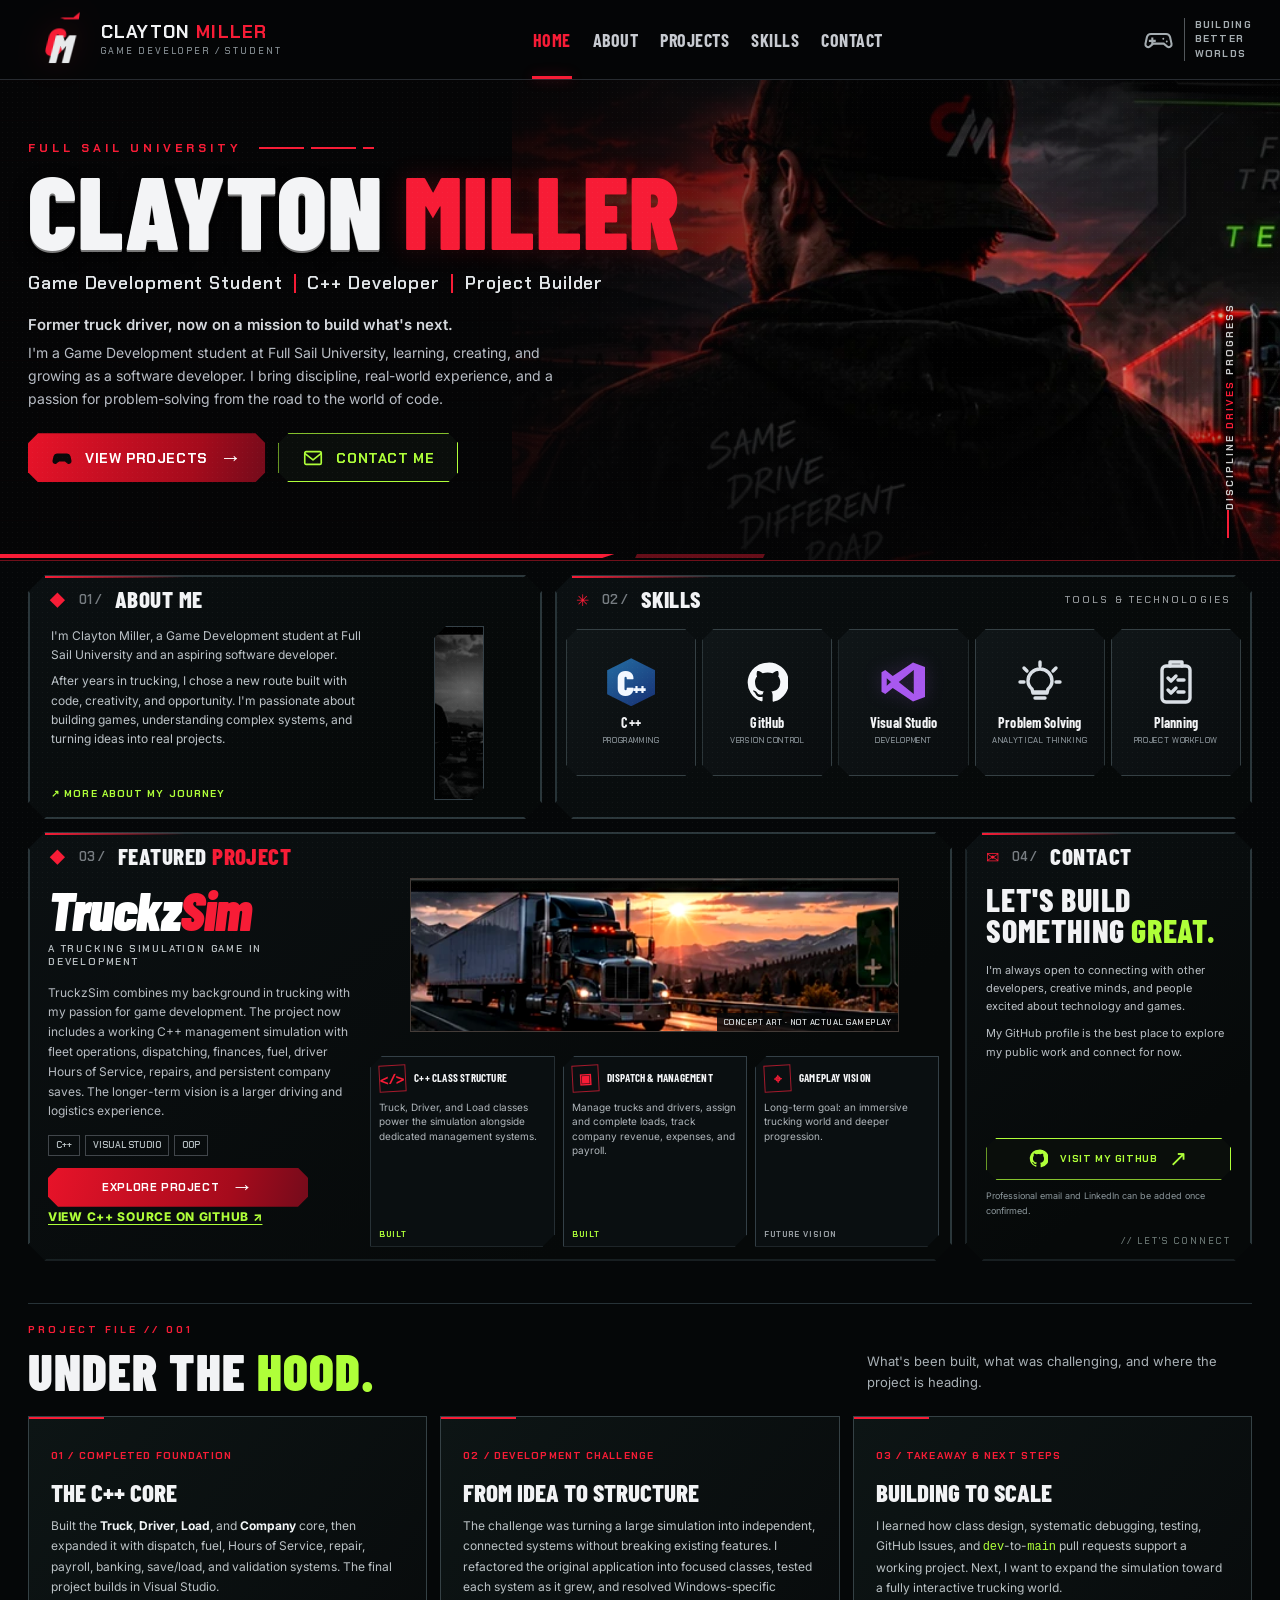
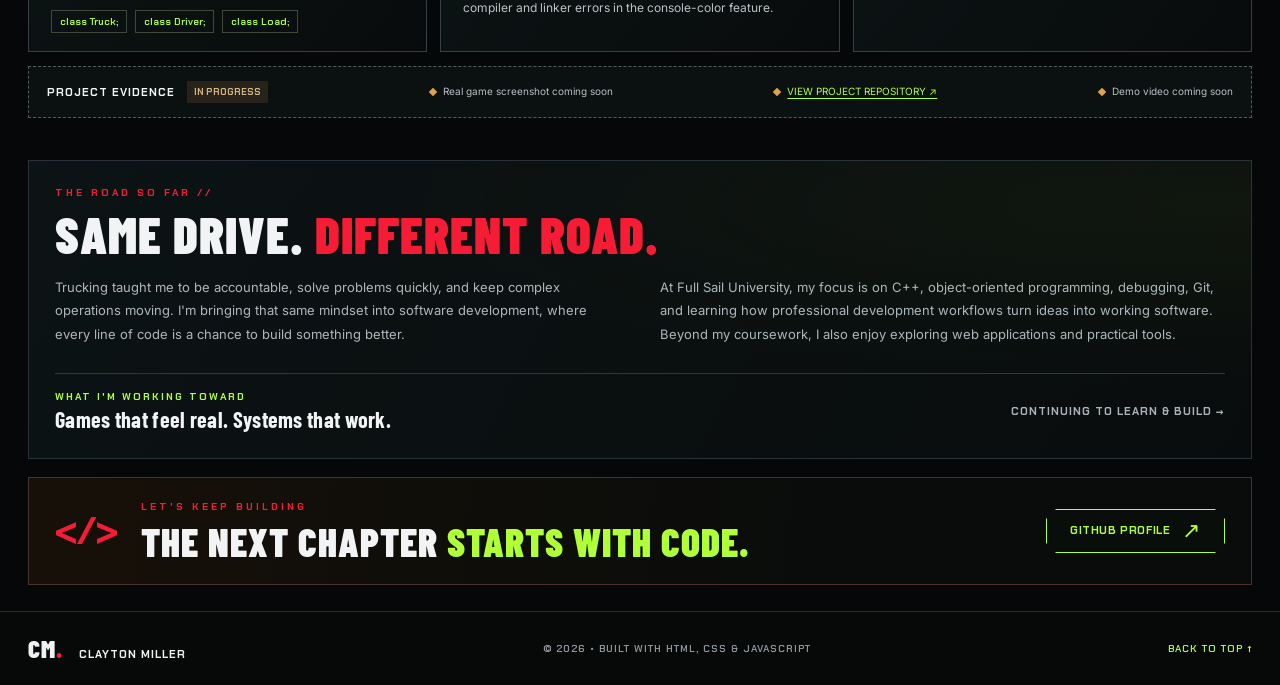
==== index.html @ f1aef1ba "Create Clayton Miller developer portfolio" ====
<!doctype html>
<html lang="en">
<head>
  <meta charset="utf-8">
  <meta name="viewport" content="width=device-width, initial-scale=1">
  <meta name="theme-color" content="#07090a">
  <meta name="description" content="Clayton Miller — Full Sail University Game Development student, C++ developer and creator of TruckzSim. From trucking to tech.">
  <meta property="og:title" content="Clayton Miller | Game Developer Portfolio">
  <meta property="og:description" content="Same drive. Different road. C++ development, TruckzSim, and the journey from trucking to tech.">
  <title>Clayton Miller | Game Development Portfolio</title>
  <link rel="icon" href="images/favicon.svg" type="image/svg+xml">
  <link rel="preconnect" href="https://fonts.googleapis.com">
  <link rel="preconnect" href="https://fonts.gstatic.com" crossorigin>
  <link href="https://fonts.googleapis.com/css2?family=Barlow+Condensed:wght@500;600;700;800;900&family=Chakra+Petch:wght@400;500;600;700&family=Inter:wght@400;500;600;700;800&display=swap" rel="stylesheet">
  <link rel="stylesheet" href="css/style.css">
  <script src="js/main.js" defer></script>
</head>
<body>
  <a class="skip-link" href="#main">Skip to content</a>
  <header class="site-header" id="top">
    <div class="site-shell header-inner">
      <a class="brand" href="#home" aria-label="Clayton Miller portfolio — home">
        <span class="brand-symbol" aria-hidden="true"><span class="brand-c">C</span><span class="brand-m">M</span><span class="brand-spark"></span></span>
        <span class="brand-copy"><span class="brand-name">CLAYTON <em>MILLER</em></span><span class="brand-role">GAME DEVELOPER / STUDENT</span></span>
      </a>
      <button class="menu-toggle" type="button" aria-label="Open navigation" aria-expanded="false" aria-controls="primary-nav"><span></span><span></span><span></span></button>
      <nav id="primary-nav" class="primary-nav" aria-label="Main navigation">
        <a class="nav-link active" href="#home">HOME</a>
        <a class="nav-link" href="#about">ABOUT</a>
        <a class="nav-link" href="#projects">PROJECTS</a>
        <a class="nav-link" href="#skills">SKILLS</a>
        <a class="nav-link" href="#contact">CONTACT</a>
      </nav>
      <div class="header-tag" aria-hidden="true">
        <svg viewBox="0 0 24 24" fill="none" stroke="currentColor" stroke-width="1.5"><path d="M6.5 8h11a3 3 0 0 1 2.9 2.2l1.1 5a2 2 0 0 1-3.1 2L15.8 15H8.2l-2.6 2.2a2 2 0 0 1-3.1-2l1.1-5A3 3 0 0 1 6.5 8Z"/><path d="M7.5 10.5v5m-2.5-2.5h5"/><circle cx="15.5" cy="11.5" r=".7" fill="currentColor" stroke="none"/><circle cx="18" cy="13.4" r=".7" fill="currentColor" stroke="none"/></svg>
        <span>BUILDING<br>BETTER<br>WORLDS</span>
      </div>
    </div>
  </header>
  <main id="main">
    <section class="hero" id="home" aria-labelledby="hero-title">
      <div class="hero-art" aria-hidden="true"><img src="images/hero-cinematic.webp" alt=""></div>
      <div class="hero-screen" aria-hidden="true"></div>
      <div class="hero-grid" aria-hidden="true"></div>
      <div class="site-shell hero-inner">
        <div class="hero-copy">
          <div class="eyebrow"><span>FULL SAIL UNIVERSITY</span><i></i></div>
          <h1 id="hero-title"><span>CLAYTON</span> <strong>MILLER</strong></h1>
          <p class="hero-subtitle">Game Development Student <span>|</span> C++ Developer <span>|</span> Project Builder</p>
          <p class="hero-intro">Former truck driver, now on a mission to build what's next.</p>
          <p class="hero-description">I'm a Game Development student at Full Sail University, learning, creating, and growing as a software developer. I bring discipline, real-world experience, and a passion for problem-solving from the road to the world of code.</p>
          <div class="action-row">
            <a class="cyber-button red" href="#projects"><svg aria-hidden="true" viewBox="0 0 24 24"><path d="M6.5 8h11a3 3 0 0 1 2.9 2.2l1.1 5a2 2 0 0 1-3.1 2L15.8 15H8.2l-2.6 2.2a2 2 0 0 1-3.1-2l1.1-5A3 3 0 0 1 6.5 8Z"/><path d="M7.5 10.5v5m-2.5-2.5h5"/></svg><span>VIEW PROJECTS</span><span aria-hidden="true" class="button-arrow">→</span></a>
            <a class="cyber-button green" href="#contact"><svg aria-hidden="true" viewBox="0 0 24 24"><rect x="3" y="5" width="18" height="14" rx="1.5"/><path d="m3 7 9 7 9-7"/></svg><span>CONTACT ME</span></a>
          </div>
        </div>
        <div class="hero-motto"><span></span>DISCIPLINE <b>DRIVES</b> PROGRESS</div>
      </div>
      <div class="hero-lower-line" aria-hidden="true"><span></span><span></span></div>
    </section>

    <div class="site-shell main-panels">
      <div class="top-panels">
        <section id="about" class="tech-panel about-panel" aria-labelledby="about-title">
          <div class="panel-heading"><div><span class="panel-icon red-icon" aria-hidden="true">◆</span><span class="panel-index">01 /</span><h2 id="about-title">ABOUT ME</h2></div></div>
          <div class="about-panel-body">
            <div class="about-copy">
              <p>I'm Clayton Miller, a Game Development student at Full Sail University and an aspiring software developer.</p>
              <p>After years in trucking, I chose a new route built with code, creativity, and opportunity. I'm passionate about building games, understanding complex systems, and turning ideas into real projects.</p>
              <a href="#journey" class="inline-link lime-link">↗ <span>MORE ABOUT MY JOURNEY</span></a>
            </div>
            <figure class="about-photo"><img src="images/journey.webp" alt="Illustrative image of a driver beside a truck, symbolizing a transition into technology"></figure>
          </div>
        </section>
        <section id="skills" class="tech-panel skills-panel" aria-labelledby="skills-title">
          <div class="panel-heading"><div><span class="panel-icon red-icon" aria-hidden="true">✳</span><span class="panel-index">02 /</span><h2 id="skills-title">SKILLS</h2></div><span class="panel-micro">TOOLS &amp; TECHNOLOGIES</span></div>
          <div class="skills-tiles">
            <div class="skill-tile"><span class="skill-icon cpp" aria-hidden="true">C<span>++</span></span><h3>C++</h3><p>PROGRAMMING</p></div>
            <div class="skill-tile"><svg class="skill-icon git" viewBox="0 0 24 24" aria-hidden="true"><path fill="currentColor" d="M12 .4A11.6 11.6 0 0 0 8.33 23c.58.11.79-.25.79-.55v-2.04c-3.21.7-3.89-1.36-3.89-1.36-.52-1.32-1.28-1.68-1.28-1.68-1.05-.72.08-.7.08-.7 1.16.08 1.77 1.2 1.77 1.2 1.04 1.77 2.74 1.26 3.4.96.1-.75.4-1.26.74-1.55-2.56-.3-5.25-1.28-5.25-5.73 0-1.27.46-2.31 1.2-3.13-.12-.3-.52-1.48.11-3.08 0 0 .99-.32 3.19 1.2a11.1 11.1 0 0 1 5.8 0c2.2-1.52 3.18-1.2 3.18-1.2.64 1.6.24 2.78.12 3.08.75.82 1.19 1.86 1.19 3.13 0 4.46-2.69 5.43-5.26 5.72.42.37.79 1.07.79 2.16v3.21c0 .31.21.67.8.55A11.6 11.6 0 0 0 12 .4Z"/></svg><h3>GitHub</h3><p>VERSION CONTROL</p></div>
            <div class="skill-tile"><svg class="skill-icon vs" viewBox="0 0 64 64" aria-hidden="true"><path fill="currentColor" d="M44 6 17 24 7 16 2 19v26l5 3 10-8 27 18 16-6V12L44 6Zm-27 24-8 7V27l8 7Zm8 2L45 16v32L25 32Z"/></svg><h3>Visual Studio</h3><p>DEVELOPMENT</p></div>
            <div class="skill-tile"><svg class="skill-icon line-icon" viewBox="0 0 24 24" aria-hidden="true"><path d="M8.5 17h7m-6 3h5m-2.5-18v2m-8 1 1.5 1.5M2 12h2m16-7-1.5 1.5M22 12h-2M8 15.5c-1.2-1-2-2.4-2-4a6 6 0 0 1 12 0c0 1.6-.8 3-2 4l-.5 2h-7l-.5-2Z"/></svg><h3>Problem Solving</h3><p>ANALYTICAL THINKING</p></div>
            <div class="skill-tile"><svg class="skill-icon line-icon" viewBox="0 0 24 24" aria-hidden="true"><rect x="5" y="4" width="14" height="18" rx="2"/><path d="M9 4V2h6v2M8 10l1.5 1.5L12 9m1 2h3m-8 5 1.5 1.5L12 15m1 2h3"/></svg><h3>Planning</h3><p>PROJECT WORKFLOW</p></div>
          </div>
        </section>
      </div>

      <div class="showcase-row">
        <section id="projects" class="tech-panel featured-panel" aria-labelledby="project-title">
          <div class="panel-heading"><div><span class="panel-icon red-icon" aria-hidden="true">◆</span><span class="panel-index">03 /</span><h2>FEATURED <em>PROJECT</em></h2></div></div>
          <div class="featured-grid">
            <div class="featured-intro">
              <p class="project-wordmark" id="project-title">Truckz<span>Sim</span></p>
              <p class="project-kicker">A TRUCKING SIMULATION GAME IN DEVELOPMENT</p>
              <p>TruckzSim combines my background in trucking with my passion for game development. The project now includes a working C++ management simulation with fleet operations, dispatching, finances, fuel, driver Hours of Service, repairs, and persistent company saves. The longer-term vision is a larger driving and logistics experience.</p>
              <div class="micro-tags"><span>C++</span><span>VISUAL STUDIO</span><span>OOP</span></div>
              <a class="cyber-button red project-button" href="#project-details"><span>EXPLORE PROJECT</span><span aria-hidden="true" class="button-arrow">→</span></a><p class="project-source-link"><a href="https://github.com/casperlancaster/COS1-Clayton-Miller" target="_blank" rel="noopener noreferrer">VIEW C++ SOURCE ON GITHUB ↗</a></p>
            </div>
            <div class="featured-visual">
              <figure class="featured-image"><img src="images/truckzsim-concept.webp" alt="Illustrative TruckzSim concept artwork featuring a semi-truck driving along a mountain highway"><figcaption>CONCEPT ART · NOT ACTUAL GAMEPLAY</figcaption></figure>
              <div class="feature-tiles">
                <article class="feature-tile"><div class="feature-head"><span class="feature-glyph" aria-hidden="true">&lt;/&gt;</span><h3>C++ CLASS STRUCTURE</h3></div><p>Truck, Driver, and Load classes power the simulation alongside dedicated management systems.</p><span class="feature-status built">BUILT</span></article>
                <article class="feature-tile"><div class="feature-head"><span class="feature-glyph" aria-hidden="true">▣</span><h3>DISPATCH &amp; MANAGEMENT</h3></div><p>Manage trucks and drivers, assign and complete loads, track company revenue, expenses, and payroll.</p><span class="feature-status built">BUILT</span></article>
                <article class="feature-tile"><div class="feature-head"><span class="feature-glyph" aria-hidden="true">⌖</span><h3>GAMEPLAY VISION</h3></div><p>Long-term goal: an immersive trucking world and deeper progression.</p><span class="feature-status planned">FUTURE VISION</span></article>
              </div>
            </div>
          </div>
        </section>
        <section id="contact" class="tech-panel contact-panel" aria-labelledby="contact-title">
          <div class="panel-heading"><div><span class="panel-icon red-icon" aria-hidden="true">✉</span><span class="panel-index">04 /</span><h2>CONTACT</h2></div></div>
          <div class="contact-content"><h2 id="contact-title">LET'S BUILD<br>SOMETHING <span>GREAT.</span></h2><p>I'm always open to connecting with other developers, creative minds, and people excited about technology and games.</p><p>My GitHub profile is the best place to explore my public work and connect for now.</p>
            <a href="https://github.com/casperlancaster" class="cyber-button green contact-button" target="_blank" rel="noopener noreferrer"><svg aria-hidden="true" viewBox="0 0 24 24"><path d="M12 .9a11.1 11.1 0 0 0-3.5 21.6c.55.1.75-.24.75-.53v-1.95c-3.08.67-3.72-1.3-3.72-1.3-.5-1.27-1.23-1.6-1.23-1.6-1-.7.08-.69.08-.69 1.12.08 1.7 1.15 1.7 1.15 1 1.7 2.62 1.21 3.26.93.1-.72.39-1.2.71-1.48-2.46-.28-5.04-1.23-5.04-5.5 0-1.21.44-2.21 1.15-3-.11-.29-.5-1.42.11-2.95 0 0 .95-.3 3.06 1.15a10.7 10.7 0 0 1 5.56 0C16.8 5.7 17.75 6 17.75 6c.61 1.53.22 2.66.11 2.95.72.79 1.14 1.79 1.14 3 0 4.28-2.58 5.21-5.05 5.5.4.35.76 1.02.76 2.07v3.08c0 .29.2.64.76.53A11.1 11.1 0 0 0 12 .9Z"/></svg><span>VISIT MY GITHUB</span><span aria-hidden="true" class="button-arrow">↗</span></a>
            <p class="contact-note">Professional email and LinkedIn can be added once confirmed.</p>
          </div>
          <div class="contact-decor" aria-hidden="true">// LET'S CONNECT</div>
        </section>
      </div>

      <section class="details-section" id="project-details" aria-labelledby="details-title">
        <div class="details-heading"><div><p class="eyebrow-small">PROJECT FILE // 001</p><h2 id="details-title">UNDER THE <span>HOOD.</span></h2></div><p>What's been built, what was challenging, and where the project is heading.</p></div>
        <div class="details-grid">
          <article class="detail-panel"><span class="detail-num">01 / COMPLETED FOUNDATION</span><h3>THE C++ CORE</h3><p>Built the <strong>Truck</strong>, <strong>Driver</strong>, <strong>Load</strong>, and <strong>Company</strong> core, then expanded it with dispatch, fuel, Hours of Service, repair, payroll, banking, save/load, and validation systems. The final project builds in Visual Studio.</p><div class="small-code" aria-hidden="true"><span>class Truck;</span><span>class Driver;</span><span>class Load;</span></div></article>
          <article class="detail-panel"><span class="detail-num">02 / DEVELOPMENT CHALLENGE</span><h3>FROM IDEA TO STRUCTURE</h3><p>The challenge was turning a large simulation into independent, connected systems without breaking existing features. I refactored the original application into focused classes, tested each system as it grew, and resolved Windows-specific compiler and linker errors in the console-color feature.</p></article>
          <article class="detail-panel"><span class="detail-num">03 / TAKEAWAY &amp; NEXT STEPS</span><h3>BUILDING TO SCALE</h3><p>I learned how class design, systematic debugging, testing, GitHub Issues, and <code>dev</code>-to-<code>main</code> pull requests support a working project. Next, I want to expand the simulation toward a fully interactive trucking world.</p></article>
        </div>
        <div class="evidence-strip" aria-label="Project source and remaining submission evidence"><div class="evidence-title"><span>PROJECT EVIDENCE</span><strong>IN PROGRESS</strong></div><div class="evidence-item"><span class="evidence-dot"></span>Real game screenshot coming soon</div><div class="evidence-item"><span class="evidence-dot"></span><a href="https://github.com/casperlancaster/COS1-Clayton-Miller" target="_blank" rel="noopener noreferrer">VIEW PROJECT REPOSITORY ↗</a></div><div class="evidence-item"><span class="evidence-dot"></span>Demo video coming soon</div></div>
      </section>

      <section class="journey-section" id="journey" aria-labelledby="journey-title"><div class="journey-heading"><p class="eyebrow-small">THE ROAD SO FAR //</p><h2 id="journey-title">SAME DRIVE. <span>DIFFERENT ROAD.</span></h2></div><div class="journey-grid"><p>Trucking taught me to be accountable, solve problems quickly, and keep complex operations moving. I'm bringing that same mindset into software development, where every line of code is a chance to build something better.</p><p>At Full Sail University, my focus is on C++, object-oriented programming, debugging, Git, and learning how professional development workflows turn ideas into working software. Beyond my coursework, I also enjoy exploring web applications and practical tools.</p></div><div class="journey-cta"><div><span>WHAT I'M WORKING TOWARD</span><strong>Games that feel real. Systems that work.</strong></div><span class="goal-note">CONTINUING TO LEARN &amp; BUILD →</span></div></section>

      <section class="closing-band" aria-labelledby="closing-title"><span class="closing-glyph" aria-hidden="true">&lt;/&gt;</span><div><p class="eyebrow-small">LET'S KEEP BUILDING</p><h2 id="closing-title">THE NEXT CHAPTER <span>STARTS WITH CODE.</span></h2></div><a class="cyber-button green" href="https://github.com/casperlancaster" target="_blank" rel="noopener noreferrer"><span>GITHUB PROFILE</span><span class="button-arrow" aria-hidden="true">↗</span></a></section>
    </div>
  </main>
  <footer class="site-footer"><div class="site-shell footer-inner"><span class="footer-brand">CM<span>.</span> <small>CLAYTON MILLER</small></span><span>© <span id="year">2026</span> • BUILT WITH HTML, CSS &amp; JAVASCRIPT</span><a href="#top">BACK TO TOP ↑</a></div></footer>
</body>
</html>
---- css/style.css ----
:root{
  color-scheme:dark;
  --bg:#050708;--black:#080a0b;--panel:#090e10;--panel-alt:#0d1315;--line:#283135;
  --red:#f71c36;--red-deep:#8e0616;--lime:#afff39;--lime-dim:#82c627;
  --white:#f2f3f5;--soft:#c5c8cf;--muted:#989fa8;--weak:#6d777d;
  --heading:'Barlow Condensed','Arial Narrow',Impact,sans-serif;
  --tech:'Chakra Petch',Consolas,monospace;
  --body:Inter,Arial,Helvetica,sans-serif;
}
*{box-sizing:border-box}
html{scroll-behavior:smooth;scroll-padding-top:105px}
body{margin:0;background:var(--bg);color:var(--white);font-family:var(--body);line-height:1.55;overflow-x:hidden}
body::before{content:"";pointer-events:none;position:fixed;inset:0;z-index:9;opacity:.04;background-image:radial-gradient(#fff 0.5px,transparent 0.5px);background-size:5px 5px}
::selection{background:var(--red);color:#fff}
a{color:inherit}button{font:inherit}img,svg{display:block;max-width:100%}
h1,h2,h3,p,figure{margin-top:0}
.site-shell{width:min(1600px,calc(100% - 56px));margin-inline:auto}
.skip-link{position:fixed;left:15px;top:-100px;z-index:50;background:var(--lime);color:#080808;padding:9px 16px;font-weight:700}.skip-link:focus{top:15px}
:focus-visible{outline:2px solid var(--lime);outline-offset:5px}
/* ---- HEADER ---- */
.site-header{background:#050607ee;border-bottom:1px solid #272b30;position:sticky;top:0;z-index:30;backdrop-filter:blur(15px)}
.header-inner{height:79px;display:flex;align-items:stretch;gap:32px}
.brand{display:flex;align-items:center;gap:16px;min-width:340px;text-decoration:none}
.brand-symbol{width:57px;height:55px;position:relative;display:flex;align-items:center;justify-content:center;font:italic 900 40px/.8 var(--heading);letter-spacing:-.24em;transform:skewX(-8deg);filter:drop-shadow(0 0 15px #f7192422)}
.brand-c{color:var(--red)}.brand-m{color:#e7e9eb;transform:translate(-3px,7px)}.brand-spark{position:absolute;right:9px;top:0;height:8px;width:19px;background:var(--red);clip-path:polygon(0 70%,70% 70%,100% 0,100% 90%,25% 90%)}
.brand-copy{display:flex;flex-direction:column;gap:1px;line-height:1.1}
.brand-name{font:700 18px/1.2 var(--tech);letter-spacing:1.15px;white-space:nowrap}.brand-name em{color:var(--red);font-style:normal}
.brand-role{font:500 9px/1.4 var(--tech);letter-spacing:2px;color:#8d969b;white-space:nowrap}
.primary-nav{display:flex;align-items:stretch;justify-content:center;flex:1;gap:9px}
.nav-link{display:flex;align-items:center;position:relative;text-decoration:none;padding:0 13px;font:700 18px/1 var(--heading);letter-spacing:.5px;color:#c7cad0;transition:color .18s ease}
.nav-link:hover,.nav-link.active{color:var(--red)}
.nav-link.active::after{content:"";position:absolute;height:3px;background:var(--red);bottom:0;left:10px;right:10px;box-shadow:0 0 13px #fc1a3855}
.header-tag{display:flex;align-items:center;justify-content:flex-end;gap:21px;min-width:190px;color:#a5adb1}
.header-tag svg{width:33px;height:33px}.header-tag span{border-left:1px solid #52575b;padding-left:20px;font:700 10px/1.45 var(--tech);letter-spacing:2.1px}
.menu-toggle{display:none}
/* ---- HERO ---- */
.hero{min-height:480px;position:relative;isolation:isolate;overflow:hidden;background:#030506;border-bottom:1px solid #70101a}
.hero-art{position:absolute;z-index:-3;inset:0 0 0 40%;overflow:hidden}
.hero-art img{width:100%;height:100%;object-fit:cover;object-position:47% 43%;filter:brightness(.88) saturate(1.17)}
.hero-screen{position:absolute;z-index:-2;inset:0;pointer-events:none;background:linear-gradient(90deg,#050506 3%,#050506 26%,rgba(5,5,6,.98) 34%,rgba(5,5,6,.85) 46%,rgba(5,5,6,.20) 67%,rgba(5,5,6,.08) 100%),linear-gradient(0deg,#050506bd,transparent 34%,transparent 78%,#05050688)}
.hero-grid{position:absolute;z-index:-1;inset:0;background:repeating-linear-gradient(0deg,transparent 0,transparent 39px,#ff172f06 40px),repeating-linear-gradient(90deg,transparent 0,transparent 39px,#ff172f05 40px);mask-image:linear-gradient(90deg,black,transparent 65%)}
.hero-inner{position:relative;min-height:480px;display:flex;align-items:center}
.hero-copy{padding:40px 0 56px;max-width:825px;position:relative;z-index:2}
.eyebrow{display:flex;gap:17px;align-items:center;margin-bottom:11px;font:700 12px/1 var(--tech);letter-spacing:4px;color:var(--red)}
.eyebrow i{height:2px;width:115px;background:repeating-linear-gradient(90deg,var(--red) 0 45px,transparent 45px 52px)}
.hero h1{font:900 clamp(70px,7.8vw,125px)/.87 var(--heading);letter-spacing:1px;white-space:nowrap;margin:0 0 17px;text-shadow:0 3px 25px #000}
.hero h1 span{color:#f3f4f6;text-shadow:0 2px #777,0 6px 17px #000}
.hero h1 strong{font-weight:900;color:var(--red);text-shadow:0 0 26px #ee182333}
.hero-subtitle{font:600 clamp(13px,1.4vw,19px)/1.4 var(--tech);letter-spacing:.9px;margin-bottom:17px;color:#e1e5e8}
.hero-subtitle span{color:var(--red);padding-inline:4px}
.hero-intro{color:#d5d8dd;font-weight:600;margin-bottom:5px;font-size:15px}
.hero-description{max-width:545px;color:#b8bdc5;font-size:14px;line-height:1.65;margin-bottom:23px}
.action-row{display:flex;gap:13px;flex-wrap:wrap;align-items:center}
.cyber-button{display:inline-flex;align-items:center;justify-content:center;gap:12px;min-height:49px;padding:10px 23px;clip-path:polygon(10px 0,calc(100% - 10px) 0,100% 10px,100% calc(100% - 10px),calc(100% - 10px) 100%,10px 100%,0 calc(100% - 10px),0 10px);text-decoration:none;white-space:nowrap;font:700 14px/1 var(--tech);letter-spacing:.6px;position:relative;transition:background .16s ease,filter .16s ease,transform .16s ease}
.cyber-button:hover{filter:brightness(1.16);transform:translateY(-2px)}
.cyber-button svg{width:22px;height:22px;fill:none;stroke:currentColor;stroke-width:1.8;stroke-linecap:round;stroke-linejoin:round;flex:none}
.cyber-button.red{background:linear-gradient(105deg,#e81329,#a50b1c 70%,#740b1b);box-shadow:0 0 18px #eb112e33;color:#fff}
.cyber-button.red svg{fill:#0b0809;stroke:#0b0809}
.cyber-button.green{background:linear-gradient(#0a0e0b,#0a0e0b) padding-box;border:1px solid var(--lime);color:var(--lime)}
.button-arrow{font-size:22px;font-family:Arial,sans-serif;font-weight:400;line-height:.8}
.hero-side-label{position:absolute;right:1.5%;top:58px;display:flex;flex-direction:column;align-items:center;font:700 16px/1.2 var(--tech);letter-spacing:5px;color:#ddd9;text-shadow:0 2px 12px #000;transform:skewX(-8deg)}
.hero-side-label strong{color:var(--lime);font-size:26px;letter-spacing:5px}
.hero-motto{position:absolute;right:1.4%;bottom:22px;font:700 10px/1 var(--tech);letter-spacing:2px;color:#ccc;writing-mode:vertical-rl;transform:rotate(180deg)}
.hero-motto span{height:28px;border-left:2px solid var(--red);display:inline-block;vertical-align:middle}.hero-motto b{color:var(--red)}
.hero-lower-line{height:6px;position:absolute;bottom:0;left:0;right:0;display:flex;gap:22px}.hero-lower-line span:first-child{background:var(--red);height:4px;width:48%;clip-path:polygon(0 0,100% 0,98% 100%,0 100%)}.hero-lower-line span:last-child{background:var(--red);height:4px;width:10%;opacity:.4;transform:skewX(-25deg)}
/* ---- PANELS ---- */
.main-panels{padding-top:14px;padding-bottom:26px}
.top-panels,.showcase-row{display:grid;gap:13px;margin-bottom:13px}
.top-panels{grid-template-columns:43% minmax(0,1fr)}
.showcase-row{grid-template-columns:minmax(0,3fr) minmax(282px,.93fr)}
.tech-panel{min-width:0;position:relative;background:linear-gradient(142deg,#0b1012,#060909 73%);border:1px solid #2d373b;clip-path:polygon(17px 0,calc(100% - 17px) 0,100% 17px,100% calc(100% - 17px),calc(100% - 17px) 100%,17px 100%,0 calc(100% - 17px),0 17px);overflow:hidden}
.tech-panel::before{content:"";position:absolute;z-index:2;pointer-events:none;inset:0;border:1px solid #29373b;clip-path:polygon(17px 0,calc(100% - 17px) 0,100% 17px,100% calc(100% - 17px),calc(100% - 17px) 100%,17px 100%,0 calc(100% - 17px),0 17px)}
.tech-panel::after{content:"";pointer-events:none;position:absolute;z-index:3;left:16px;top:0;width:140px;height:2px;background:linear-gradient(90deg,var(--red),transparent)}
.panel-heading{padding:12px 20px 5px;display:flex;justify-content:space-between;align-items:center;gap:12px}
.panel-heading>div{display:flex;gap:13px;align-items:center;min-width:0}
.panel-icon{font-size:16px;line-height:1}.red-icon{color:var(--red)}
.panel-index{font:600 13px/1 var(--tech);color:#777d82;white-space:nowrap}
.panel-heading h2{font:800 23px/1 var(--heading);letter-spacing:.45px;margin:0;white-space:nowrap}.panel-heading h2 em{color:var(--red);font-style:normal}
.panel-micro{font:500 10px/1 var(--tech);letter-spacing:2.1px;color:#9a9ea1;white-space:nowrap}
.about-panel{min-height:235px}.about-panel-body{display:grid;grid-template-columns:minmax(0,1.35fr) minmax(155px,.72fr);gap:15px;padding:10px 17px 18px 22px}
.about-copy{display:flex;flex-direction:column;align-items:start}.about-copy p{color:#bcc3c8;font-size:12px;line-height:1.6;margin:0 0 7px}.inline-link{margin-top:auto;font:700 10px/1.2 var(--tech);text-decoration:none;letter-spacing:1.1px}.lime-link{color:var(--lime)}.inline-link:hover span{text-decoration:underline}
.about-photo{min-height:158px;height:100%;position:relative;overflow:hidden;border:1px solid #354148;clip-path:polygon(12px 0,100% 0,100% calc(100% - 12px),calc(100% - 12px) 100%,0 100%,0 12px)}.about-photo img{width:100%;height:100%;object-fit:cover;filter:grayscale(1) contrast(1.2) brightness(.7)}.about-photo::after{content:"";inset:0;position:absolute;background:linear-gradient(180deg,transparent,#04060688)}.about-photo figcaption{position:absolute;z-index:2;right:8px;bottom:12px;text-transform:uppercase;font:800 13px/.97 var(--heading);letter-spacing:1px;color:#e3e3e3;transform:rotate(-9deg);text-shadow:0 2px 9px #000}
.skills-panel{min-height:235px}.skills-tiles{display:grid;grid-template-columns:repeat(5,minmax(0,1fr));gap:10px;padding:16px 15px 17px}.skill-tile{min-width:0;display:flex;flex-direction:column;align-items:center;justify-content:center;min-height:153px;gap:5px;text-align:center;background:linear-gradient(130deg,#101618,#090c0e);border:1px solid #354044;clip-path:polygon(11px 0,calc(100% - 11px) 0,100% 11px,100% calc(100% - 11px),calc(100% - 11px) 100%,11px 100%,0 calc(100% - 11px),0 11px);transition:background .18s,border-color .18s,transform .18s}.skill-tile:hover{background:#15221a;border-color:var(--lime);transform:translateY(-3px)}
.skill-icon{width:48px;height:48px;display:flex;align-items:center;justify-content:center;margin-bottom:4px}.cpp{font:900 36px/1 var(--heading);letter-spacing:-1px;color:#f2f8ff;background:linear-gradient(145deg,#246ea4,#172f72);clip-path:polygon(50% 0,100% 25%,100% 75%,50% 100%,0 75%,0 25%)}.cpp span{font-size:16px;margin-top:14px}.git{color:#f6f8fb;width:41px;height:41px;margin-top:4px;margin-bottom:7px}.vs{color:#a858ef;filter:drop-shadow(0 0 9px #a858ef33)}.line-icon{stroke:#dae0e6;stroke-width:1.7;fill:none;stroke-linecap:round;stroke-linejoin:round}
.skill-tile h3{font:700 16px/1.08 var(--heading);letter-spacing:.15px;margin:0}.skill-tile p{font:500 8px/1.4 var(--tech);letter-spacing:.65px;color:#8c959b;margin:0}
/* ---- FEATURED ---- */
.featured-panel{min-height:314px}.featured-grid{display:grid;grid-template-columns:minmax(285px,36%) minmax(0,1fr);min-height:274px}
.featured-intro{padding:12px 21px 19px 24px;display:flex;flex-direction:column;align-items:start}
.project-wordmark{font:italic 900 clamp(44px,4.3vw,72px)/.9 var(--heading);letter-spacing:-1px;margin:0;color:#fff}.project-wordmark span{color:var(--red)}
.project-kicker{margin:7px 0 15px;font:600 10px/1.3 var(--tech);letter-spacing:1.8px;color:#b6bdc0}
.featured-intro>p:not(.project-wordmark):not(.project-kicker){font-size:12px;line-height:1.65;color:#b7bcc2;margin:0 0 14px}
.micro-tags{display:flex;flex-wrap:wrap;gap:5px;margin-bottom:12px}.micro-tags span{padding:3px 7px;border:1px solid #41464b;font:600 9px/1.4 var(--tech);color:#b8c1c4}
.project-button{margin-top:auto;width:100%;max-width:260px;min-height:39px;padding:7px 18px;font-size:11px}
.featured-visual{display:grid;grid-template-rows:minmax(110px,46%) 1fr;min-width:0;min-height:260px;padding:5px 12px 13px 0;gap:8px}
.featured-image{min-width:0;min-height:0;position:relative;overflow:hidden;border:1px solid #443c38}.featured-image img{width:100%;height:100%;object-fit:cover;object-position:center 50%;filter:saturate(1.1) contrast(1.03)}.featured-image figcaption{position:absolute;right:0;bottom:0;background:#050809d9;color:#d2d6d8;font:600 8px/1 var(--tech);letter-spacing:.5px;padding:5px 7px}
.feature-tiles{display:grid;grid-template-columns:repeat(3,minmax(0,1fr));gap:8px}
.feature-tile{background:#0a0f11;border:1px solid #344047;padding:11px 12px;min-width:0;display:flex;flex-direction:column;clip-path:polygon(12px 0,100% 0,100% calc(100% - 12px),calc(100% - 12px) 100%,0 100%,0 12px)}
.feature-head{display:flex;align-items:center;gap:8px;margin-bottom:8px}.feature-glyph{display:grid;place-items:center;flex:none;color:var(--red);width:27px;height:27px;border:1px solid #a51a2c;font:700 14px/1 var(--tech);transform:rotate(-3deg)}.feature-tile h3{font:700 12px/1.25 var(--heading);letter-spacing:.2px;margin:0}.feature-tile p{margin:0 0 8px;color:#b0b6bb;font-size:10px;line-height:1.45}.feature-status{font:700 8px/1 var(--tech);letter-spacing:1px;margin-top:auto}.feature-status.built{color:var(--lime)}.feature-status.planned{color:#9da3a8}
/* ---- CONTACT ---- */
.contact-panel{min-height:314px;display:flex;flex-direction:column}.contact-content{display:flex;flex-direction:column;padding:11px 20px 16px;flex:1}.contact-content h2{font:800 clamp(27px,2.5vw,36px)/.97 var(--heading);letter-spacing:.6px;margin:0 0 15px}.contact-content h2 span{color:var(--lime)}.contact-content p{color:#bbc1c6;font-size:11px;line-height:1.65;margin:0 0 9px}.contact-button{margin-top:auto;width:100%;min-height:42px;font-size:10px;padding:9px 12px}.contact-button svg{width:19px;height:19px;fill:var(--lime);stroke:transparent}.contact-content .contact-note{font-size:9px;color:#8d989d;margin:9px 0 0}.contact-decor{text-align:right;padding:0 20px 13px;color:#6f7c79;font:500 9px var(--tech);letter-spacing:2px}
/* ---- DETAILS ---- */
.details-section{margin-top:42px;padding-top:20px;border-top:1px solid #273237;scroll-margin-top:100px}.details-heading{display:flex;justify-content:space-between;align-items:end;gap:30px;margin-bottom:20px}.eyebrow-small{color:var(--red);font:700 10px/1.2 var(--tech);letter-spacing:3px;margin-bottom:9px}.details-heading h2,.journey-heading h2,.closing-band h2{font:900 clamp(36px,4vw,56px)/1 var(--heading);letter-spacing:1px;margin:0}.details-heading h2 span,.journey-heading h2 span,.closing-band h2 span{color:var(--lime)}.details-heading>p{font-size:13px;color:#a8b0b5;max-width:385px;margin:0 0 4px}
.details-grid{display:grid;grid-template-columns:repeat(3,minmax(0,1fr));gap:13px}.detail-panel{position:relative;min-height:222px;background:linear-gradient(130deg,#0d1515,#080b0c);border:1px solid #354145;padding:24px 22px 18px}.detail-panel::before{content:"";position:absolute;top:0;left:0;width:75px;height:2px;background:var(--red)}.detail-num{color:var(--red);font:700 10px/1.5 var(--tech);letter-spacing:1.1px}.detail-panel h3{font:800 25px/1.1 var(--heading);margin:13px 0 10px}.detail-panel p{font-size:12px;line-height:1.7;color:#bbc2c5}.detail-panel strong{color:#f1f5f6}.detail-panel code{color:var(--lime)}.small-code{display:flex;flex-wrap:wrap;gap:8px}.small-code span{padding:4px 8px;border:1px solid #3e493a;color:var(--lime);font:600 10px var(--tech)}
.evidence-strip{margin-top:14px;padding:14px 18px;border:1px dashed #515b5e;display:flex;align-items:center;gap:18px;justify-content:space-between;flex-wrap:wrap;background:#0b1010}.evidence-title{display:flex;align-items:center;gap:12px}.evidence-title>span{font:700 11px var(--tech);letter-spacing:1px}.evidence-title strong{font:700 9px var(--tech);padding:5px 7px;background:#28231a;color:#d4b482}.evidence-item{display:flex;align-items:center;gap:7px;font-size:10px;color:#b9c0c4}.evidence-dot{width:6px;height:6px;background:#e1a344;transform:rotate(45deg)}
/* ---- JOURNEY ---- */
.journey-section{margin-top:42px;background:radial-gradient(ellipse at 100% 15%,#22310d44,transparent 50%),linear-gradient(120deg,#0c1314,#090c0d);border:1px solid #273339;padding:26px;scroll-margin-top:100px}.journey-heading h2 span{color:var(--red)}.journey-grid{display:grid;grid-template-columns:1fr 1fr;gap:40px;margin-top:17px}.journey-grid p{color:#adb7bb;font-size:13px;line-height:1.8;margin:0}.journey-cta{margin-top:27px;border-top:1px solid #2c383a;padding-top:16px;display:flex;align-items:center;justify-content:space-between;gap:20px}.journey-cta>div{display:flex;flex-direction:column;gap:3px}.journey-cta>div span{font:700 10px var(--tech);letter-spacing:2px;color:var(--lime)}.journey-cta>div strong{font:700 22px var(--heading);letter-spacing:.3px}.goal-note{font:700 11px var(--tech);letter-spacing:1px;color:#aab3b7}
.closing-band{display:flex;gap:23px;align-items:center;background:linear-gradient(95deg,#171008,#090c0b 65%);border:1px solid #4d3029;padding:23px 26px;margin:18px 0 0}.closing-glyph{color:var(--red);font:900 37px var(--tech)}.closing-band>div{flex:1}.closing-band h2{font-size:clamp(27px,3.1vw,39px)}.closing-band .cyber-button{font-size:11px;min-height:44px}
/* ---- FOOTER ---- */
.site-footer{border-top:1px solid #242c30;background:#070909}.footer-inner{display:flex;align-items:center;justify-content:space-between;gap:18px;min-height:73px;color:#919aa0;font:600 10px var(--tech);letter-spacing:1px}.footer-inner a{text-decoration:none;color:var(--lime)}.footer-inner a:hover{text-decoration:underline}.footer-brand{color:#f0f1f2;font:900 25px var(--heading)}.footer-brand span{color:var(--red)}.footer-brand small{font:700 11px var(--tech);margin-left:10px;letter-spacing:1px}
/* ---- RESPONSIVE ---- */
@media(max-width:1300px){
 .brand{min-width:285px}.header-tag{min-width:150px;gap:9px}.header-tag span{padding-left:10px;letter-spacing:1.3px}.primary-nav{gap:0}.nav-link{padding-inline:11px}
 .hero h1{font-size:clamp(66px,8vw,108px)}.hero-copy{max-width:710px}
 .top-panels{grid-template-columns:42% minmax(0,1fr)}.about-panel-body{grid-template-columns:1fr 130px}.skills-tiles{gap:6px;padding:13px 10px}.skill-tile{min-height:147px}.skill-tile h3{font-size:14px}.featured-grid{grid-template-columns:minmax(275px,37%) minmax(0,1fr)}.feature-tile{padding:8px}.feature-tile h3{font-size:11px}.featured-intro{padding-left:19px;padding-right:13px}
}
@media(max-width:1100px){
 .site-shell{width:min(1600px,calc(100% - 36px))}.header-inner{gap:10px}.brand{min-width:260px}.brand-name{font-size:16px}.brand-role{font-size:8px}.header-tag{display:none}
 .hero-inner,.hero{min-height:460px}.hero-side-label{display:none}.hero-art{left:33%}.hero-screen{background:linear-gradient(90deg,#050506 8%,#050506eF 30%,#050506d8 55%,#05050633 88%),linear-gradient(0deg,#050506a6,transparent 28%)}
 .top-panels{grid-template-columns:1fr}.about-panel-body{grid-template-columns:1fr 210px}.skills-tiles{padding:15px 20px}.skill-tile{min-height:135px}.showcase-row{grid-template-columns:1fr}.contact-panel{min-height:0}.contact-content{display:grid;grid-template-columns:1.2fr 2fr auto;align-items:center;gap:15px}.contact-content h2{margin:0;font-size:33px}.contact-content p{margin:0}.contact-content p:nth-of-type(2),.contact-content .contact-note{display:none}.contact-button{margin:0;max-width:215px}.featured-grid{grid-template-columns:34% 1fr}.featured-visual{grid-template-rows:150px 1fr}
}
@media(max-width:900px){
 html{scroll-padding-top:75px}.header-inner{height:70px;align-items:center;justify-content:space-between}.brand{min-width:0}.brand-symbol{width:46px;height:46px;font-size:34px}.brand-name{font-size:16px}
 .menu-toggle{display:flex;flex-direction:column;justify-content:space-evenly;align-items:center;width:45px;height:42px;padding:10px;background:#0c1010;border:1px solid #47504e;cursor:pointer}.menu-toggle span{height:2px;width:22px;background:var(--lime);transition:transform .2s}
 .menu-toggle[aria-expanded="true"] span:first-child{transform:translateY(6px) rotate(45deg)}.menu-toggle[aria-expanded="true"] span:nth-child(2){opacity:0}.menu-toggle[aria-expanded="true"] span:last-child{transform:translateY(-6px) rotate(-45deg)}
 .primary-nav{display:none;position:absolute;top:70px;left:0;right:0;z-index:40;padding:10px 20px 16px;background:#090d0ef8;border-bottom:1px solid #596043;box-shadow:0 15px 30px #000b;flex-direction:column;align-items:stretch}.primary-nav.open{display:flex}.nav-link{min-height:41px;padding-left:16px}.nav-link.active::after{left:0;right:auto;bottom:6px;top:6px;height:auto;width:3px}
 .hero h1{font-size:clamp(66px,9.5vw,95px)}.hero-subtitle{max-width:550px;font-size:15px}.hero-copy{max-width:100%}.hero-description{max-width:490px}
 .featured-grid{grid-template-columns:1fr}.featured-intro{padding:15px 24px}.featured-intro>p:not(.project-wordmark):not(.project-kicker){max-width:650px}.project-button{margin-top:6px}.featured-visual{padding:0 16px 16px;grid-template-rows:200px auto}.feature-tile{min-height:132px}
 .details-grid{grid-template-columns:1fr 1fr}.details-grid article:last-child{grid-column:span 2}.detail-panel{min-height:180px}
}
@media(max-width:660px){
 .site-shell{width:calc(100% - 24px)}.brand-symbol{width:39px}.brand-copy{gap:2px}.brand-name{font-size:14px}.brand-role{font-size:7px;letter-spacing:1px}
 .hero,.hero-inner{min-height:530px}.hero-art{left:0;opacity:.64}.hero-art img{object-position:53% 30%}.hero-screen{background:linear-gradient(90deg,#030405ed,#030405a9 75%,#03040589),linear-gradient(0deg,#030405f5,transparent 75%)}
 .hero-copy{padding:45px 8px 52px}.eyebrow{font-size:9px;letter-spacing:2px}.eyebrow i{width:44px}.hero h1{font-size:clamp(55px,13.1vw,85px);white-space:normal;line-height:.87;margin-bottom:18px}.hero h1 span,.hero h1 strong{display:block}.hero-subtitle{font-size:13px}.hero-intro{font-size:13px}.hero-description{font-size:12px}.hero-motto{display:none}
 .action-row{gap:8px}.cyber-button{font-size:11px;min-height:42px;padding:8px 14px;gap:7px}.cyber-button svg{width:18px;height:18px}.button-arrow{font-size:19px}
 .main-panels{padding-top:10px}.top-panels,.showcase-row{gap:10px;margin-bottom:10px}.panel-heading{padding:13px 14px 8px}.panel-heading h2{font-size:22px}.panel-micro{display:none}
 .about-panel-body{grid-template-columns:1fr 35%;padding:8px 14px 17px;gap:10px}.about-copy p{font-size:11px}.about-photo{min-height:170px}.about-photo figcaption{font-size:11px}
 .skills-tiles{grid-template-columns:repeat(3,1fr);gap:8px;padding:12px}.skill-tile{min-height:126px}.skill-tile h3{font-size:15px}.skill-icon{width:43px;height:43px}.skill-tile p{font-size:7px}
 .contact-content{display:flex;align-items:stretch;gap:12px}.contact-content h2{font-size:34px}.contact-content p:nth-of-type(2),.contact-content .contact-note{display:block}.contact-button{max-width:100%}.contact-decor{padding-bottom:14px}
 .feature-tiles{grid-template-columns:1fr}.featured-visual{grid-template-rows:155px auto}.feature-tile{min-height:0}.feature-head{margin:0 0 6px}.feature-tile p{margin:0 0 5px}.featured-intro{padding:15px}.featured-intro>p:not(.project-wordmark):not(.project-kicker){font-size:12px}
 .details-section{margin-top:30px}.details-heading{display:block}.details-heading>p{margin-top:8px}.details-grid{grid-template-columns:1fr}.details-grid article:last-child{grid-column:auto}.detail-panel{min-height:0}.evidence-strip{justify-content:flex-start}.evidence-title{width:100%}
 .journey-section{margin-top:28px;padding:18px}.journey-grid{grid-template-columns:1fr;gap:12px}.journey-cta{align-items:start;flex-direction:column;gap:10px}
 .closing-band{flex-wrap:wrap;padding:18px;gap:12px}.closing-glyph{font-size:29px}.closing-band>div{flex-basis:calc(100% - 65px)}.closing-band .cyber-button{margin-left:auto;width:100%}
 .footer-inner{padding:14px 0;flex-wrap:wrap;min-height:0;font-size:9px}.footer-brand{width:100%}
}
@media(max-width:385px){.brand-role{letter-spacing:.4px}.hero h1{font-size:55px}.hero{min-height:560px}.about-panel-body{grid-template-columns:1fr}.about-photo{display:none}.skills-tiles{grid-template-columns:repeat(2,1fr)}}
@media(prefers-reduced-motion:reduce){html{scroll-behavior:auto}.cyber-button,.skill-tile,.menu-toggle span{transition:none}}
/* Let the story text use the full card width on narrow phones. */
@media(max-width:660px){.about-panel-body{grid-template-columns:1fr}.about-photo{display:none}}

/* Verified project source links (portfolio GitHub Pages edition). */
.project-source-link { margin: 14px 0 0; font-size: .78rem; font-weight: 800; letter-spacing: .06em; }
.project-source-link a, .evidence-item a { color: var(--lime); text-decoration: underline; text-underline-offset: 3px; }
.project-source-link a:hover, .evidence-item a:hover { color: #fff; }
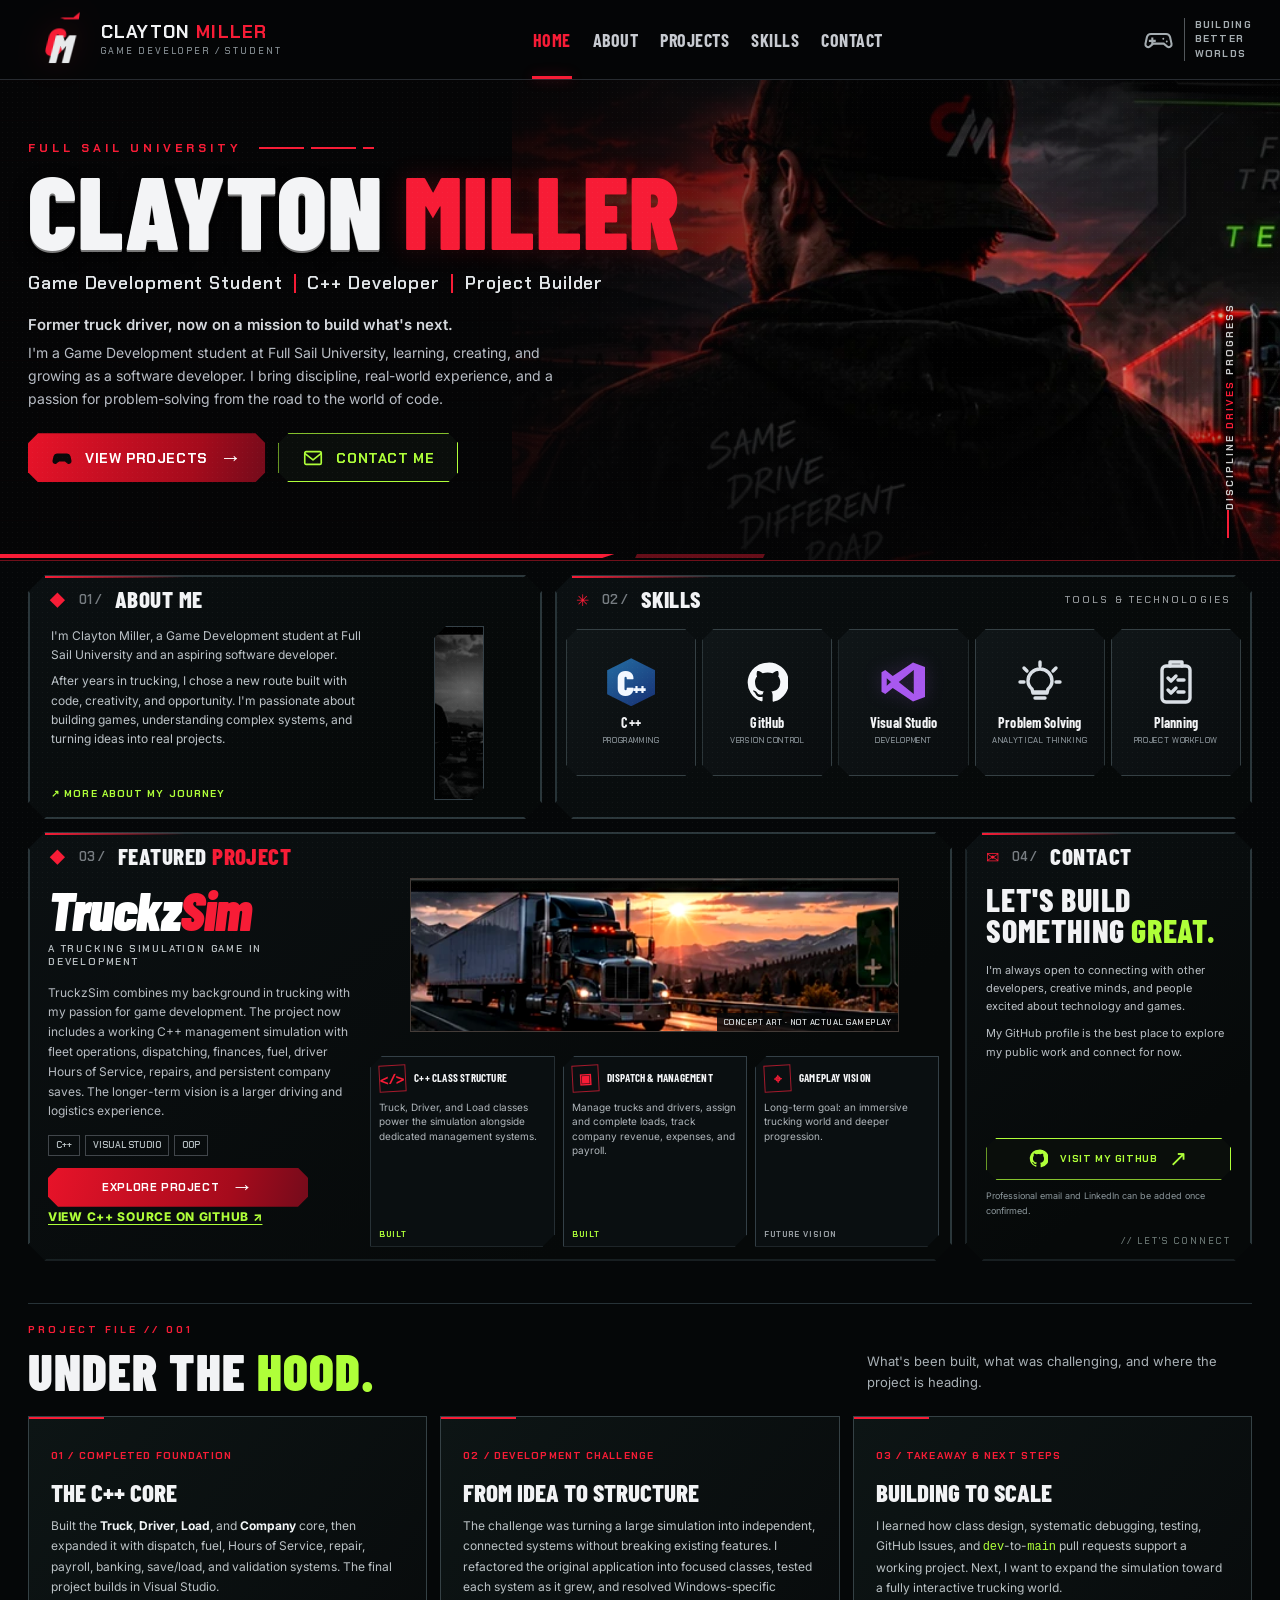
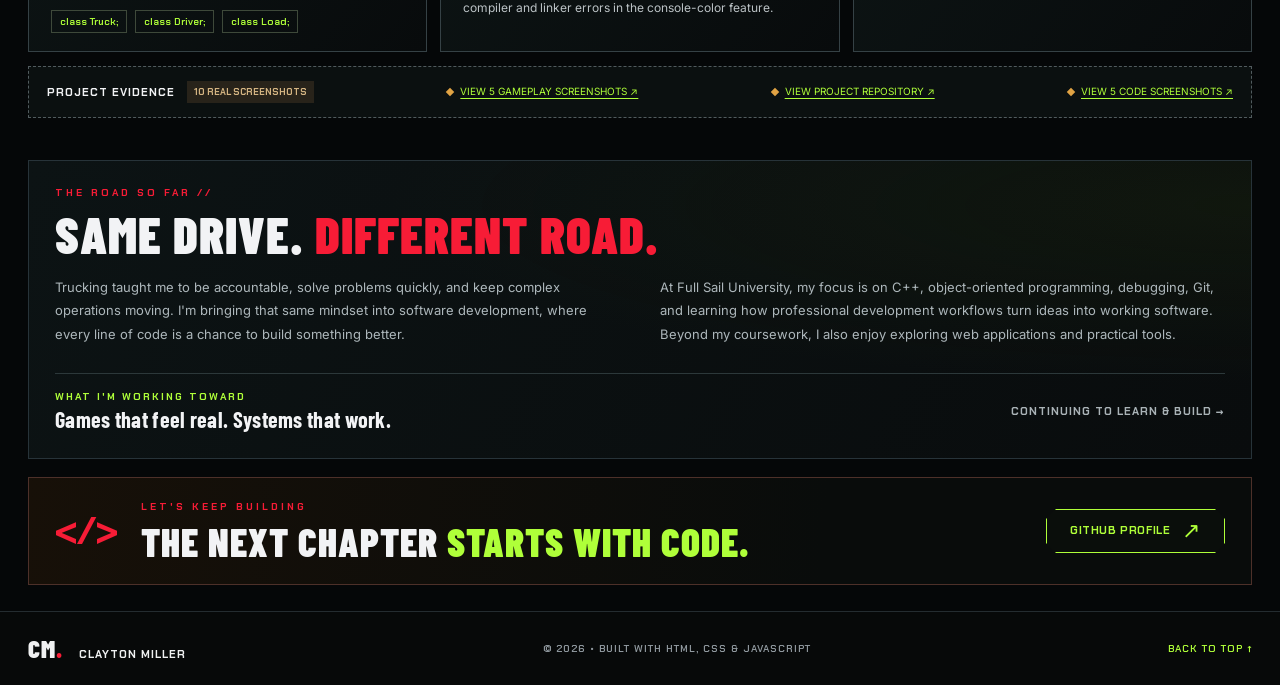
==== commit 6d5c4396: "Add standalone TruckzSim project showcase" ====
--- a/index.html
+++ b/index.html
@@ -93,7 +93,7 @@
               <p class="project-kicker">A TRUCKING SIMULATION GAME IN DEVELOPMENT</p>
               <p>TruckzSim combines my background in trucking with my passion for game development. The project now includes a working C++ management simulation with fleet operations, dispatching, finances, fuel, driver Hours of Service, repairs, and persistent company saves. The longer-term vision is a larger driving and logistics experience.</p>
               <div class="micro-tags"><span>C++</span><span>VISUAL STUDIO</span><span>OOP</span></div>
-              <a class="cyber-button red project-button" href="#project-details"><span>EXPLORE PROJECT</span><span aria-hidden="true" class="button-arrow">→</span></a><p class="project-source-link"><a href="https://github.com/casperlancaster/COS1-Clayton-Miller" target="_blank" rel="noopener noreferrer">VIEW C++ SOURCE ON GITHUB ↗</a></p>
+              <a class="cyber-button red project-button" href="truckzsim.html"><span>EXPLORE PROJECT</span><span aria-hidden="true" class="button-arrow">→</span></a><p class="project-source-link"><a href="https://github.com/casperlancaster/COS1-Clayton-Miller" target="_blank" rel="noopener noreferrer">VIEW C++ SOURCE ON GITHUB ↗</a></p>
             </div>
             <div class="featured-visual">
               <figure class="featured-image"><img src="images/truckzsim-concept.webp" alt="Illustrative TruckzSim concept artwork featuring a semi-truck driving along a mountain highway"><figcaption>CONCEPT ART · NOT ACTUAL GAMEPLAY</figcaption></figure>
@@ -122,7 +122,7 @@
           <article class="detail-panel"><span class="detail-num">02 / DEVELOPMENT CHALLENGE</span><h3>FROM IDEA TO STRUCTURE</h3><p>The challenge was turning a large simulation into independent, connected systems without breaking existing features. I refactored the original application into focused classes, tested each system as it grew, and resolved Windows-specific compiler and linker errors in the console-color feature.</p></article>
           <article class="detail-panel"><span class="detail-num">03 / TAKEAWAY &amp; NEXT STEPS</span><h3>BUILDING TO SCALE</h3><p>I learned how class design, systematic debugging, testing, GitHub Issues, and <code>dev</code>-to-<code>main</code> pull requests support a working project. Next, I want to expand the simulation toward a fully interactive trucking world.</p></article>
         </div>
-        <div class="evidence-strip" aria-label="Project source and remaining submission evidence"><div class="evidence-title"><span>PROJECT EVIDENCE</span><strong>IN PROGRESS</strong></div><div class="evidence-item"><span class="evidence-dot"></span>Real game screenshot coming soon</div><div class="evidence-item"><span class="evidence-dot"></span><a href="https://github.com/casperlancaster/COS1-Clayton-Miller" target="_blank" rel="noopener noreferrer">VIEW PROJECT REPOSITORY ↗</a></div><div class="evidence-item"><span class="evidence-dot"></span>Demo video coming soon</div></div>
+        <div class="evidence-strip" aria-label="Project source and remaining submission evidence"><div class="evidence-title"><span>PROJECT EVIDENCE</span><strong>10 REAL SCREENSHOTS</strong></div><div class="evidence-item"><span class="evidence-dot"></span><a href="truckzsim.html#gameplay">VIEW 5 GAMEPLAY SCREENSHOTS ↗</a></div><div class="evidence-item"><span class="evidence-dot"></span><a href="https://github.com/casperlancaster/COS1-Clayton-Miller" target="_blank" rel="noopener noreferrer">VIEW PROJECT REPOSITORY ↗</a></div><div class="evidence-item"><span class="evidence-dot"></span><a href="truckzsim.html#source-code">VIEW 5 CODE SCREENSHOTS ↗</a></div></div>
       </section>
 
       <section class="journey-section" id="journey" aria-labelledby="journey-title"><div class="journey-heading"><p class="eyebrow-small">THE ROAD SO FAR //</p><h2 id="journey-title">SAME DRIVE. <span>DIFFERENT ROAD.</span></h2></div><div class="journey-grid"><p>Trucking taught me to be accountable, solve problems quickly, and keep complex operations moving. I'm bringing that same mindset into software development, where every line of code is a chance to build something better.</p><p>At Full Sail University, my focus is on C++, object-oriented programming, debugging, Git, and learning how professional development workflows turn ideas into working software. Beyond my coursework, I also enjoy exploring web applications and practical tools.</p></div><div class="journey-cta"><div><span>WHAT I'M WORKING TOWARD</span><strong>Games that feel real. Systems that work.</strong></div><span class="goal-note">CONTINUING TO LEARN &amp; BUILD →</span></div></section>
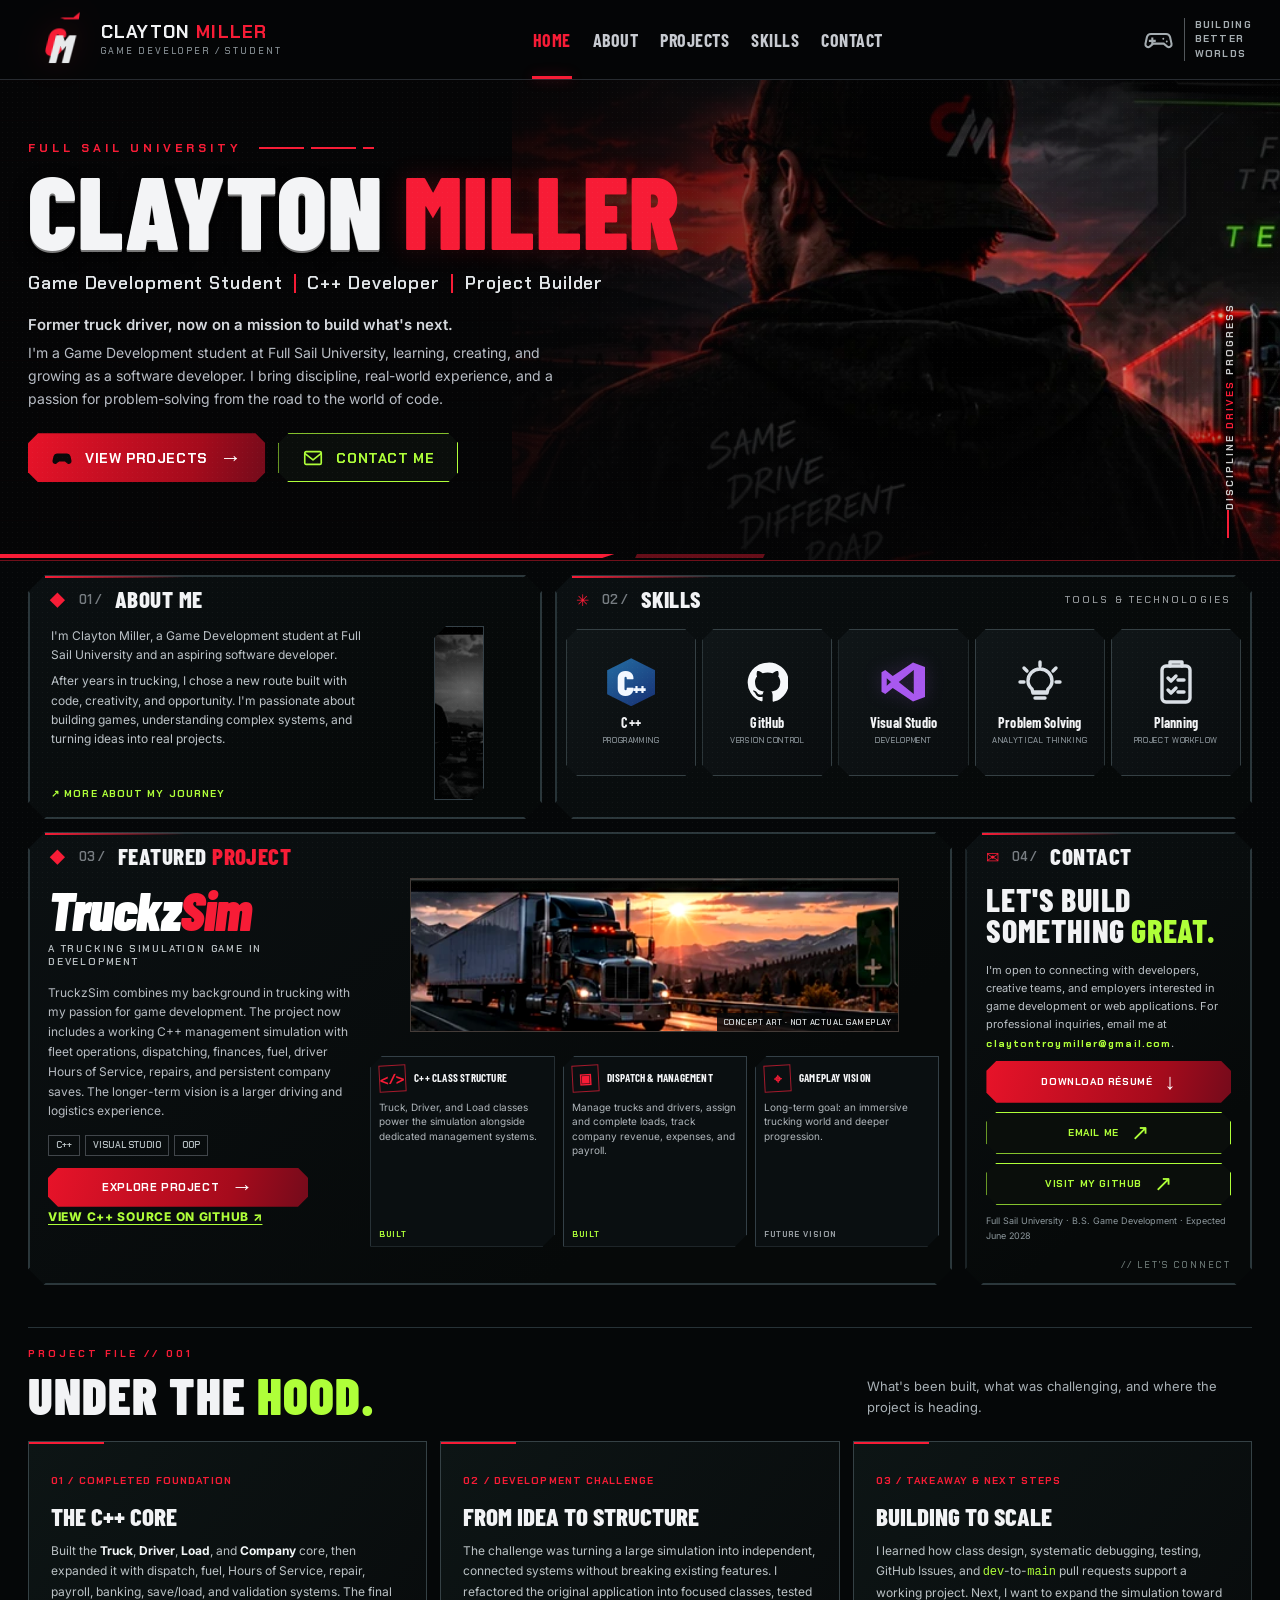
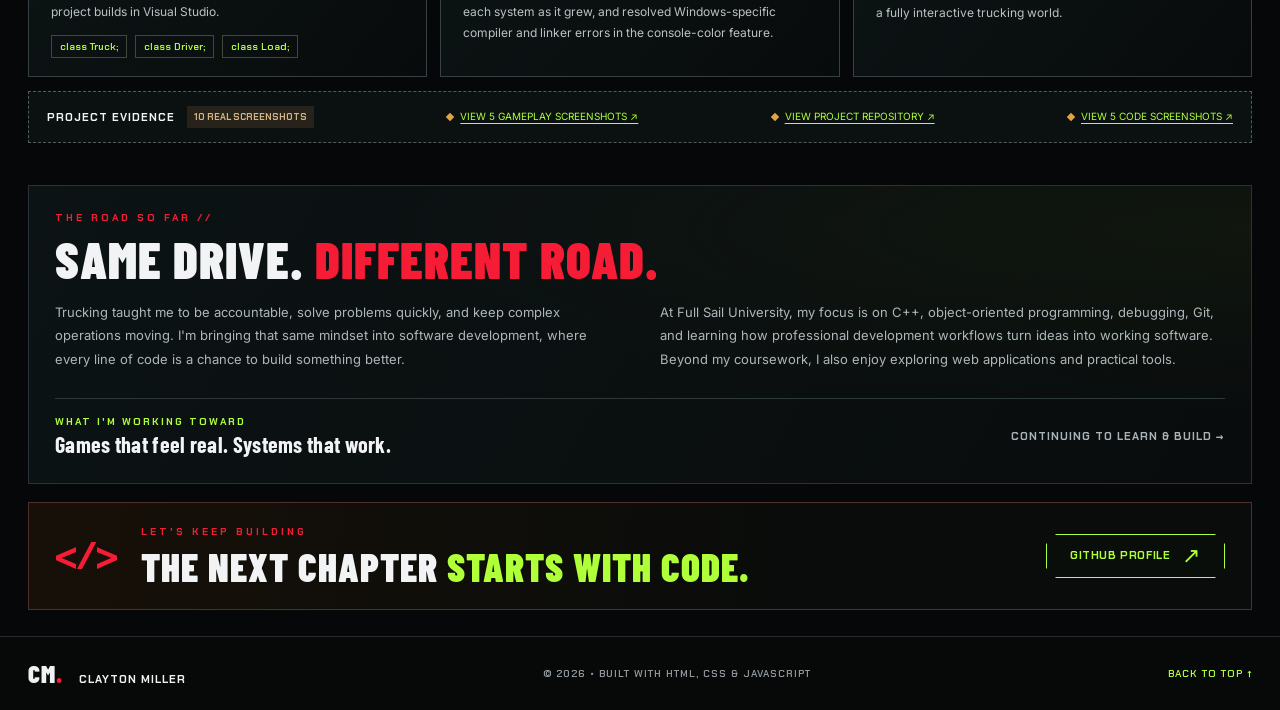
==== commit 59f4b0d2: "Improve portfolio contact section and resume access" ====
--- a/index.html
+++ b/index.html
@@ -107,9 +107,43 @@
         </section>
         <section id="contact" class="tech-panel contact-panel" aria-labelledby="contact-title">
           <div class="panel-heading"><div><span class="panel-icon red-icon" aria-hidden="true">✉</span><span class="panel-index">04 /</span><h2>CONTACT</h2></div></div>
-          <div class="contact-content"><h2 id="contact-title">LET'S BUILD<br>SOMETHING <span>GREAT.</span></h2><p>I'm always open to connecting with other developers, creative minds, and people excited about technology and games.</p><p>My GitHub profile is the best place to explore my public work and connect for now.</p>
-            <a href="https://github.com/casperlancaster" class="cyber-button green contact-button" target="_blank" rel="noopener noreferrer"><svg aria-hidden="true" viewBox="0 0 24 24"><path d="M12 .9a11.1 11.1 0 0 0-3.5 21.6c.55.1.75-.24.75-.53v-1.95c-3.08.67-3.72-1.3-3.72-1.3-.5-1.27-1.23-1.6-1.23-1.6-1-.7.08-.69.08-.69 1.12.08 1.7 1.15 1.7 1.15 1 1.7 2.62 1.21 3.26.93.1-.72.39-1.2.71-1.48-2.46-.28-5.04-1.23-5.04-5.5 0-1.21.44-2.21 1.15-3-.11-.29-.5-1.42.11-2.95 0 0 .95-.3 3.06 1.15a10.7 10.7 0 0 1 5.56 0C16.8 5.7 17.75 6 17.75 6c.61 1.53.22 2.66.11 2.95.72.79 1.14 1.79 1.14 3 0 4.28-2.58 5.21-5.05 5.5.4.35.76 1.02.76 2.07v3.08c0 .29.2.64.76.53A11.1 11.1 0 0 0 12 .9Z"/></svg><span>VISIT MY GITHUB</span><span aria-hidden="true" class="button-arrow">↗</span></a>
-            <p class="contact-note">Professional email and LinkedIn can be added once confirmed.</p>
+          <div class="contact-content">
+            <h2 id="contact-title">LET'S BUILD<br>SOMETHING <span>GREAT.</span></h2>
+
+            <p>
+              I'm open to connecting with developers, creative teams, and employers
+              interested in game development or web applications. For professional
+              inquiries, email me at
+              <a class="inline-link lime-link"
+                 href="mailto:claytontroymiller@gmail.com">claytontroymiller@gmail.com</a>.
+            </p>
+
+            <div class="contact-actions">
+              <a href="assets/Clayton-Miller-Resume.pdf"
+                 class="cyber-button red contact-button"
+                 download>
+                <span>DOWNLOAD RÉSUMÉ</span>
+                <span aria-hidden="true" class="button-arrow">↓</span>
+              </a>
+
+              <a href="mailto:claytontroymiller@gmail.com"
+                 class="cyber-button green contact-button">
+                <span>EMAIL ME</span>
+                <span aria-hidden="true" class="button-arrow">↗</span>
+              </a>
+
+              <a href="https://github.com/casperlancaster"
+                 class="cyber-button green contact-button"
+                 target="_blank"
+                 rel="noopener noreferrer">
+                <span>VISIT MY GITHUB</span>
+                <span aria-hidden="true" class="button-arrow">↗</span>
+              </a>
+            </div>
+
+            <p class="contact-note">
+              Full Sail University · B.S. Game Development · Expected June 2028
+            </p>
           </div>
           <div class="contact-decor" aria-hidden="true">// LET'S CONNECT</div>
         </section>
--- a/css/style.css
+++ b/css/style.css
@@ -151,3 +151,19 @@
 .project-source-link { margin: 14px 0 0; font-size: .78rem; font-weight: 800; letter-spacing: .06em; }
 .project-source-link a, .evidence-item a { color: var(--lime); text-decoration: underline; text-underline-offset: 3px; }
 .project-source-link a:hover, .evidence-item a:hover { color: #fff; }
+
+
+/* ---- PROFESSIONAL CONTACT ACTIONS ---- */
+.contact-actions {
+  display: flex;
+  flex-direction: column;
+  gap: 9px;
+  margin-top: auto;
+}
+
+.contact-actions .contact-button {
+  margin-top: 0;
+  width: 100%;
+  max-width: none;
+  justify-content: center;
+}
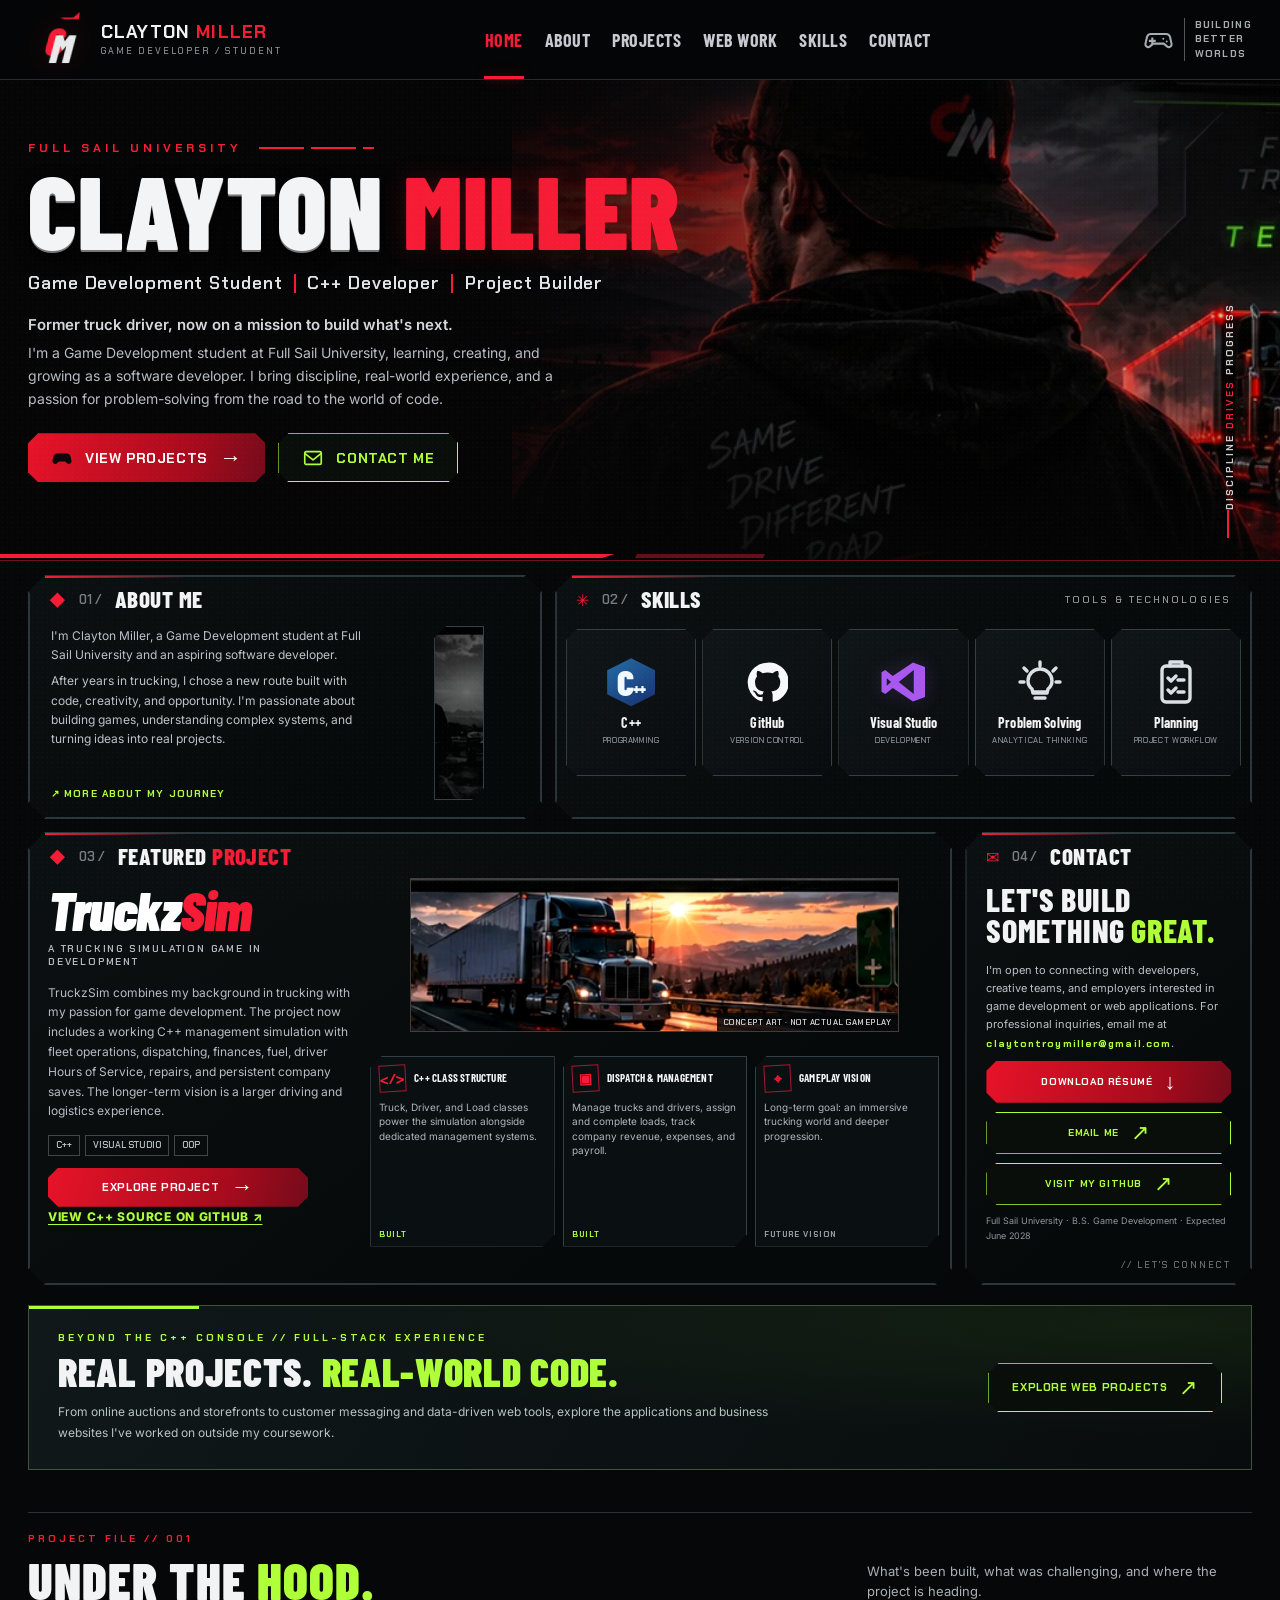
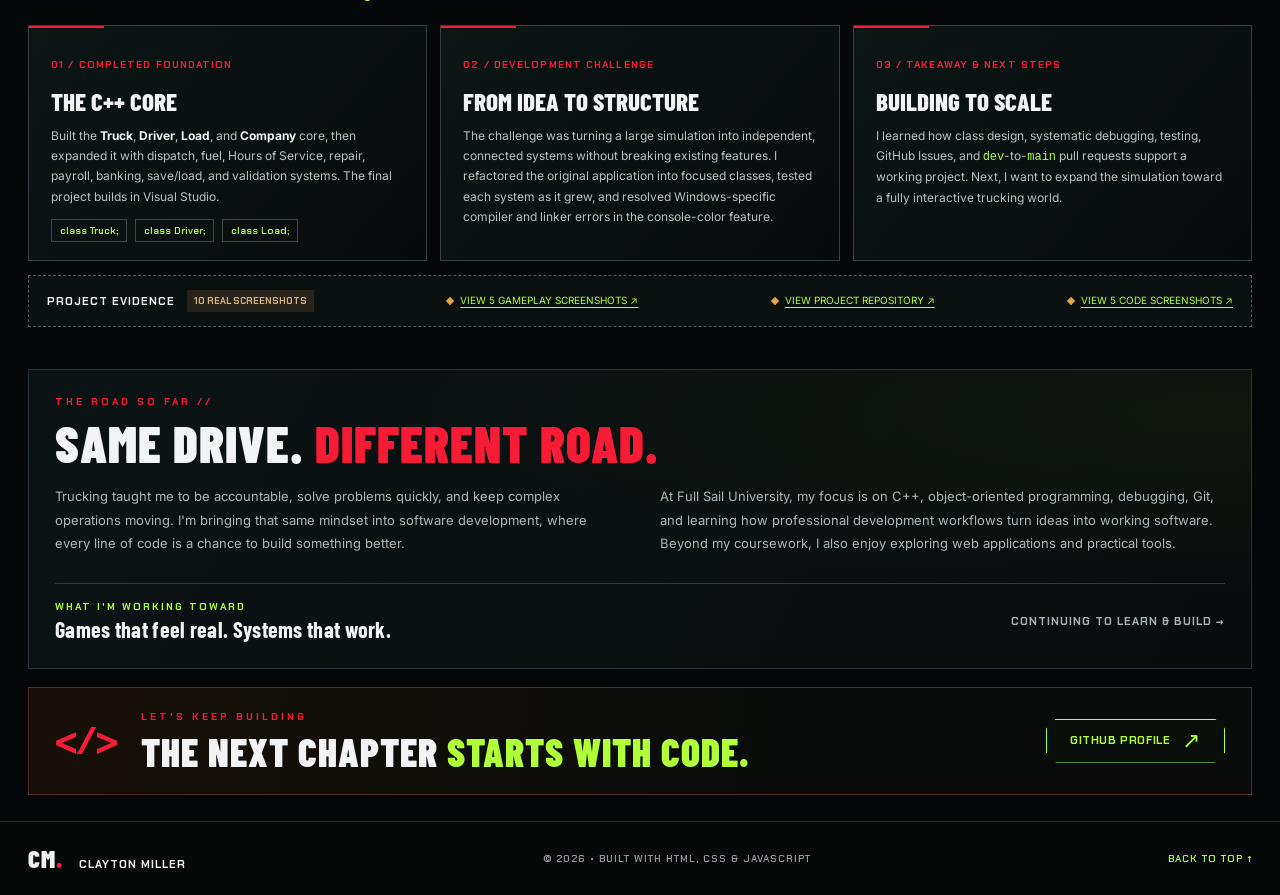
==== commit d3d1391f: "Add professional web development project showcase" ====
--- a/index.html
+++ b/index.html
@@ -13,6 +13,7 @@
   <link rel="preconnect" href="https://fonts.gstatic.com" crossorigin>
   <link href="https://fonts.googleapis.com/css2?family=Barlow+Condensed:wght@500;600;700;800;900&family=Chakra+Petch:wght@400;500;600;700&family=Inter:wght@400;500;600;700;800&display=swap" rel="stylesheet">
   <link rel="stylesheet" href="css/style.css">
+  <link rel="stylesheet" href="css/web-projects.css">
   <script src="js/main.js" defer></script>
 </head>
 <body>
@@ -28,6 +29,7 @@
         <a class="nav-link active" href="#home">HOME</a>
         <a class="nav-link" href="#about">ABOUT</a>
         <a class="nav-link" href="#projects">PROJECTS</a>
+        <a class="nav-link" href="web-projects.html">WEB WORK</a>
         <a class="nav-link" href="#skills">SKILLS</a>
         <a class="nav-link" href="#contact">CONTACT</a>
       </nav>
@@ -149,6 +151,15 @@
         </section>
       </div>
 
+      <section class="web-work-promo" aria-labelledby="web-promo-title">
+        <div class="web-work-promo-copy">
+          <p class="eyebrow-small">BEYOND THE C++ CONSOLE // FULL-STACK EXPERIENCE</p>
+          <h2 id="web-promo-title">REAL PROJECTS. <span>REAL-WORLD CODE.</span></h2>
+          <p>From online auctions and storefronts to customer messaging and data-driven web tools, explore the applications and business websites I've worked on outside my coursework.</p>
+        </div>
+        <a class="cyber-button green" href="web-projects.html"><span>EXPLORE WEB PROJECTS</span><span aria-hidden="true" class="button-arrow">↗</span></a>
+      </section>
+
       <section class="details-section" id="project-details" aria-labelledby="details-title">
         <div class="details-heading"><div><p class="eyebrow-small">PROJECT FILE // 001</p><h2 id="details-title">UNDER THE <span>HOOD.</span></h2></div><p>What's been built, what was challenging, and where the project is heading.</p></div>
         <div class="details-grid">
--- a/css/web-projects.css
+++ b/css/web-projects.css
@@ -0,0 +1,33 @@
+/* PHASE 2 — WEB PROJECTS. Reuses the portfolio's existing color/type tokens. */
+/* HOMEPAGE PROMOTION */
+.web-work-promo{display:flex;align-items:center;justify-content:space-between;gap:30px;margin:20px 0 26px;padding:26px 29px;background:radial-gradient(ellipse at 93% 10%,#25421455,transparent 55%),linear-gradient(120deg,#101819,#080c0d);border:1px solid #42533d;position:relative;overflow:hidden}
+.web-work-promo::before{content:"";position:absolute;top:0;left:0;width:170px;height:3px;background:var(--lime)}
+.web-work-promo-copy{max-width:780px}.web-work-promo .eyebrow-small{color:var(--lime);margin-bottom:8px}.web-work-promo h2{font:900 clamp(30px,3.1vw,45px)/1 var(--heading);letter-spacing:.7px;margin:0 0 9px}.web-work-promo h2 span{color:var(--lime)}.web-work-promo p:last-child{color:#b8c4c4;font-size:12px;line-height:1.75;margin:0;max-width:740px}.web-work-promo .cyber-button{flex:none;font-size:11px}
+/* WEB WORK PAGE */
+.web-work-page{background:#050708}
+.work-hero{position:relative;overflow:hidden;border-bottom:1px solid #293b39;background:radial-gradient(ellipse at 85% 42%,#1d392335,transparent 48%),radial-gradient(ellipse at 9% 88%,#55101844,transparent 46%),#06090a}
+.work-hero::before{content:"";position:absolute;inset:0;pointer-events:none;opacity:.34;background-image:linear-gradient(#27333444 1px,transparent 1px),linear-gradient(90deg,#27333444 1px,transparent 1px);background-size:50px 50px;mask-image:linear-gradient(90deg,transparent,#000 65%)}
+.work-hero-grid{position:relative;display:grid;grid-template-columns:minmax(0,1fr) minmax(420px,.93fr);align-items:center;gap:5%;min-height:530px;padding-top:58px;padding-bottom:66px}
+.work-eyebrow{display:flex;align-items:center;gap:10px;color:#d5d9db;font:700 11px/1.4 var(--tech);letter-spacing:2.5px;margin:0 0 24px}.work-eyebrow-diamond{color:var(--red)}
+.work-hero h1{font:900 clamp(67px,6.3vw,111px)/.88 var(--heading);letter-spacing:.1px;margin:0 0 26px;max-width:840px}.work-hero h1>span{color:var(--red)}.work-title-period{color:var(--lime)!important}
+.work-hero-lead{font:600 clamp(16px,1.6vw,22px)/1.42 var(--tech);max-width:640px;color:#f0f2f2;margin:0 0 16px}
+.work-hero-detail{font-size:13px;line-height:1.8;max-width:590px;color:#b5c0c2;margin:0 0 26px}.work-hero-actions{display:flex;gap:12px;flex-wrap:wrap}.work-hero-actions .cyber-button{font-size:11px}
+.work-system{position:relative;border:1px solid #496059;background:linear-gradient(155deg,#111a1a,#080e10 65%);box-shadow:0 22px 75px #0009,0 0 55px #aaff1a0a;transform:perspective(1000px) rotateY(-4deg);min-width:0}
+.work-system::after{content:"";position:absolute;top:-11px;right:-11px;width:70px;height:70px;border-top:2px solid var(--lime);border-right:2px solid var(--lime);pointer-events:none}
+.work-system-top{height:41px;border-bottom:1px solid #354344;display:flex;align-items:center;gap:12px;padding:0 15px;font:700 9px var(--tech);letter-spacing:1.1px;color:#93a4a4}.window-lights{display:flex;gap:5px}.window-lights i{display:block;width:7px;height:7px;border-radius:50%;background:#f71c36}.window-lights i:nth-child(2){background:#c79b31}.window-lights i:nth-child(3){background:#afff39}.sys-pulse{margin-left:auto;width:7px;height:7px;border-radius:50%;background:var(--lime);box-shadow:0 0 12px var(--lime)}
+.work-system-body{display:grid;grid-template-columns:43px 1fr;min-height:285px}.sys-rail{border-right:1px solid #253335;padding:22px 15px;display:flex;flex-direction:column;gap:17px}.sys-rail span{width:13px;height:13px;border:1px solid #516164;transform:rotate(45deg)}.sys-rail .rail-active{background:var(--red);border-color:var(--red)}.sys-content{min-width:0;padding:25px 25px 20px}.sys-topline{display:flex;justify-content:space-between;gap:12px;color:#d8e4e0;font:700 10px/1.4 var(--tech);letter-spacing:.7px}.sys-topline span:last-child{color:var(--lime);white-space:nowrap}.sys-bars{height:88px;display:flex;align-items:end;gap:8px;margin:24px 0 20px;padding:0 8px 0;border-bottom:1px solid #3d5149}.sys-bars span{flex:1;background:linear-gradient(180deg,#a4fa36,#355c2a);min-width:0;height:40%}.sys-bars span:nth-child(2){height:64%}.sys-bars span:nth-child(3){height:48%}.sys-bars span:nth-child(4){height:84%;background:linear-gradient(#ff3148,#851c2d)}.sys-bars span:nth-child(5){height:69%}.sys-bars span:nth-child(6){height:94%}.sys-bars span:nth-child(7){height:76%}
+.sys-modules{display:grid;grid-template-columns:repeat(3,minmax(0,1fr));gap:8px}.sys-modules>div{border:1px solid #35483f;background:#10191a;padding:13px 10px;min-width:0}.sys-modules b{display:block;color:var(--red);font:700 10px var(--tech);margin-bottom:8px}.sys-modules strong{display:block;color:#f0f3f0;font:800 clamp(10px,.85vw,14px)/1.1 var(--heading);letter-spacing:.4px;overflow-wrap:anywhere}.sys-modules small{display:block;color:#899c9a;font:600 8px/1.4 var(--tech);margin-top:6px}.sys-bottom{display:flex;align-items:center;justify-content:space-between;gap:8px;margin-top:19px}.sys-terminal{color:#c5d6ce;font:500 10px/1.3 var(--tech)}.sys-indicator{color:var(--lime);font:700 8px/1.4 var(--tech);white-space:nowrap}.work-illustration-note{position:absolute;bottom:-25px;right:0;color:#74888a;font:600 8px var(--tech);letter-spacing:.8px;margin:0}
+.work-body{padding-top:0;padding-bottom:42px}.work-strengths{display:grid;grid-template-columns:repeat(3,minmax(0,1fr));border:1px solid #2c3b3d;background:#0a1011;margin-top:-1px}.work-strengths>div{padding:24px 28px;position:relative}.work-strengths>div+div{border-left:1px solid #293738}.strength-index{color:var(--red);font:700 11px var(--tech);margin-right:14px}.work-strengths strong{font:800 25px var(--heading);letter-spacing:.7px}.work-strengths p{margin:8px 0 0;color:#aeb9b9;font-size:12px;line-height:1.65}
+.work-section{padding-top:62px;scroll-margin-top:105px}.work-section-heading{display:flex;align-items:end;justify-content:space-between;gap:24px;margin-bottom:22px}.work-section-heading h2,.work-toolbelt h2,.work-final h2{font:900 clamp(40px,4.4vw,62px)/1 var(--heading);letter-spacing:.5px;margin:0}.work-section-heading h2 span,.work-toolbelt h2 span,.work-final h2 span{color:var(--red)}.work-section-heading>p{color:#aeb8b9;font-size:12px;line-height:1.8;max-width:500px;margin:0 0 3px}
+.case-grid{display:grid;grid-template-columns:repeat(2,minmax(0,1fr));gap:18px}.case-card{min-width:0;background:linear-gradient(135deg,#0e1517,#090c0d 72%);border:1px solid #344347;display:flex;flex-direction:column;position:relative;overflow:hidden;clip-path:polygon(16px 0,calc(100% - 16px) 0,100% 16px,100% calc(100% - 16px),calc(100% - 16px) 100%,16px 100%,0 calc(100% - 16px),0 16px)}.case-card::before{content:"";position:absolute;left:16px;top:0;width:115px;height:3px;background:var(--red);z-index:3}.case-card:nth-child(even)::before{background:var(--lime)}
+.case-visual{height:200px;position:relative;overflow:hidden;background:radial-gradient(ellipse at 85% 40%,#a60e2745,transparent 55%),linear-gradient(115deg,#0b1516,#161c20);border-bottom:1px solid #3b4c4d}.case-willows .case-visual{background:radial-gradient(ellipse at 80% 25%,#618a1c3d,transparent 55%),linear-gradient(115deg,#0a1514,#182018)}.case-truckweb .case-visual{background:radial-gradient(ellipse at 85% 30%,#5c101e5c,transparent 50%),linear-gradient(115deg,#111417,#07131a)}.case-junes .case-visual{background:radial-gradient(ellipse at 75% 30%,#495a293c,transparent 55%),linear-gradient(115deg,#0d1514,#1b1614)}
+.case-visual::after{content:"";position:absolute;inset:0;background-image:linear-gradient(#52646716 1px,transparent 1px),linear-gradient(90deg,#52646716 1px,transparent 1px);background-size:25px 25px;pointer-events:none}.visual-code{position:absolute;top:20px;left:26px;color:#adbac0;font:700 10px var(--tech);letter-spacing:1.5px;z-index:2}.visual-layout{position:absolute;left:23%;top:44px;width:59%;height:138px;border:1px solid #526a65;background:#081011b9;transform:skewX(-5deg);box-shadow:12px 10px 0 #04090caa;display:grid;grid-template-columns:18% 1fr}.visual-menu{border-right:1px solid #344c4c;padding:14px 10px;display:flex;flex-direction:column;gap:10px}.visual-menu span{height:6px;background:#435656;width:100%}.visual-menu span:first-child{background:var(--red)}.visual-main{padding:12px}.visual-banner{height:34px;background:linear-gradient(90deg,#a31d32,#44202a);margin-bottom:10px}.case-willows .visual-banner,.case-junes .visual-banner{background:linear-gradient(90deg,#7cb62d,#274c35)}.visual-tiles{display:grid;grid-template-columns:repeat(3,1fr);gap:7px}.visual-tiles span{height:36px;border:1px solid #5a6c63;background:#20302e}.visual-tiles span:nth-child(2){background:#2e3931}.visual-lines{display:flex;gap:8px;margin-top:9px}.visual-lines i{height:5px;background:#637673;width:37%}.visual-lines i:last-child{width:24%;background:#b83144}.visual-watermark{position:absolute;right:18px;top:2px;color:#f9f9f90c;font:italic 900 130px/1 var(--heading);letter-spacing:-8px;z-index:0}.visual-corner{position:absolute;left:26px;bottom:15px;color:#c8d3d0;font:700 10px var(--tech);letter-spacing:1.5px;z-index:2}
+.case-content{padding:24px 27px 23px;display:flex;flex-direction:column;flex:1}.case-meta{display:flex;align-items:center;justify-content:space-between;gap:10px;color:#9ca9aa;font:700 9px/1.4 var(--tech);letter-spacing:1.2px}.case-meta span:first-child{color:var(--red)}.case-card:nth-child(even) .case-meta span:first-child{color:var(--lime)}.case-meta span:last-child{text-align:right}.case-content h3{font:900 clamp(31px,2.8vw,43px)/1 var(--heading);letter-spacing:.2px;margin:15px 0 11px}.case-content h3 span{color:var(--lime)}.case-summary{color:#c0c9ca;font-size:13px;line-height:1.75;margin:0 0 15px}.case-highlights{list-style:none;padding:0;margin:0 0 22px;display:grid;gap:8px}.case-highlights li{color:#a8b6b6;font-size:12px;line-height:1.5;position:relative;padding-left:17px}.case-highlights li::before{content:"◆";position:absolute;left:0;top:1px;color:var(--red);font-size:8px}.case-tech{display:flex;flex-wrap:wrap;gap:7px;margin-top:auto;margin-bottom:18px}.case-tech span,.toolbelt-tags span{font:700 9px/1.3 var(--tech);letter-spacing:.7px;border:1px solid #455456;padding:7px 9px;color:#d6dfdc;background:#0b1314}.case-links{display:flex;flex-wrap:wrap;gap:12px 24px;border-top:1px solid #2e3d3f;padding-top:17px}.case-links a{font:800 11px/1.3 var(--tech);letter-spacing:.6px;color:var(--lime);text-decoration:none}.case-links a:hover{text-decoration:underline;text-underline-offset:4px}.case-links a span{font-size:17px;margin-left:4px}
+.work-more{padding-top:65px}.work-more-grid{display:grid;grid-template-columns:repeat(3,minmax(0,1fr));gap:14px}.work-more-grid article{border:1px solid #344246;background:#0b1112;padding:24px;display:flex;flex-direction:column;min-height:220px}.more-index{color:var(--red);font:700 10px/1.3 var(--tech);letter-spacing:1px}.work-more-grid h3{font:800 28px/1.1 var(--heading);margin:17px 0 11px}.work-more-grid p{color:#b0bbbb;font-size:12px;line-height:1.75;margin:0 0 22px}.more-tag{font:700 9px var(--tech);color:var(--lime);margin-top:auto;letter-spacing:1px}
+.work-toolbelt{display:grid;grid-template-columns:1fr 1fr;gap:40px;padding:35px;margin-top:58px;background:radial-gradient(ellipse at 100% 0%,#2d4c1d38,transparent 45%),#0b1111;border:1px solid #36463e}.work-toolbelt h2{font-size:clamp(34px,3.5vw,52px)}.work-toolbelt p:not(.eyebrow-small){color:#b3bdbb;font-size:13px;line-height:1.8;margin:16px 0 0}.toolbelt-tags{display:flex;flex-wrap:wrap;align-content:center;gap:9px}.toolbelt-tags span{font-size:11px;padding:12px 14px;border-color:#4a6149;color:#e4f5df}
+.work-final{display:flex;justify-content:space-between;align-items:center;gap:28px;margin:25px 0 5px;padding:28px 33px;border:1px solid #543038;background:linear-gradient(100deg,#181010,#090d0d 65%)}.work-final h2{font-size:clamp(31px,3.4vw,48px)}.work-final p:not(.eyebrow-small){font-size:12px;color:#b5c0bf;margin:11px 0 0}.work-final .cyber-button{flex:none;font-size:11px}
+@media(max-width:1250px){.work-hero-grid{grid-template-columns:1fr 43%;gap:30px}.work-hero h1{font-size:clamp(60px,6.5vw,95px)}.sys-content{padding:17px}.sys-modules small{font-size:7px}.sys-bottom{flex-wrap:wrap}.case-visual{height:175px}.case-meta{flex-wrap:wrap}.case-meta span:last-child{text-align:left}}
+@media(max-width:1000px){.work-hero-grid{grid-template-columns:1fr;min-height:0;padding-top:54px;padding-bottom:66px}.work-hero h1{font-size:clamp(65px,9vw,108px)}.work-system{max-width:720px;transform:none}.work-hero-copy{max-width:900px}.work-section-heading{align-items:start;flex-direction:column;gap:12px}.work-section-heading>p{max-width:850px}.case-content{padding:21px}.web-work-promo{flex-direction:column;align-items:flex-start}.work-toolbelt{grid-template-columns:1fr;gap:20px}}
+@media(max-width:760px){.case-grid{grid-template-columns:1fr}.case-visual{height:190px}.work-strengths{grid-template-columns:1fr}.work-strengths>div{padding:18px 22px}.work-strengths>div+div{border-left:0;border-top:1px solid #293738}.work-more-grid{grid-template-columns:1fr}.work-more-grid article{min-height:0}.work-final{align-items:start;flex-direction:column}.work-final .cyber-button{width:100%}.work-hero h1{font-size:clamp(55px,11vw,90px)}.work-hero-lead{font-size:17px}}
+@media(max-width:540px){.work-hero-grid{padding-top:40px;padding-bottom:52px}.work-hero h1{font-size:clamp(49px,12.2vw,70px)}.work-eyebrow{font-size:9px;letter-spacing:1.4px;margin-bottom:17px}.work-hero-lead{font-size:15px}.work-hero-detail{font-size:12px}.work-hero-actions{flex-direction:column;align-items:stretch}.work-hero-actions .cyber-button{width:100%}.work-system-body{grid-template-columns:28px 1fr;min-height:220px}.sys-rail{padding:17px 9px}.sys-rail span{width:8px;height:8px}.sys-content{padding:14px 12px}.sys-topline{font-size:8px}.sys-bars{height:56px;margin:15px 0}.sys-modules{gap:4px}.sys-modules>div{padding:7px 5px}.sys-modules b{font-size:8px;margin-bottom:4px}.sys-modules strong{font-size:9px}.sys-modules small{font-size:6px}.sys-bottom{margin-top:12px}.sys-terminal{font-size:8px}.sys-indicator{font-size:7px}.work-illustration-note{font-size:6px;bottom:-20px}.work-section{padding-top:44px}.work-section-heading h2{font-size:43px}.case-visual{height:155px}.visual-layout{top:34px;height:103px}.visual-main{padding:8px}.visual-banner{height:23px}.visual-tiles span{height:25px}.visual-menu{padding:9px 6px;gap:6px}.visual-code{font-size:8px;top:12px;left:15px}.visual-corner{left:15px;bottom:10px;font-size:8px}.visual-watermark{font-size:96px}.case-content{padding:19px 17px}.case-content h3{font-size:33px}.case-summary{font-size:12px}.case-meta{font-size:8px}.case-links a{font-size:10px}.work-toolbelt{padding:21px}.toolbelt-tags span{font-size:9px;padding:9px 10px}.work-final{padding:22px}.web-work-promo{padding:22px 18px}.web-work-promo .cyber-button{width:100%}}
+@media(prefers-reduced-motion:reduce){.work-system{transform:none}}
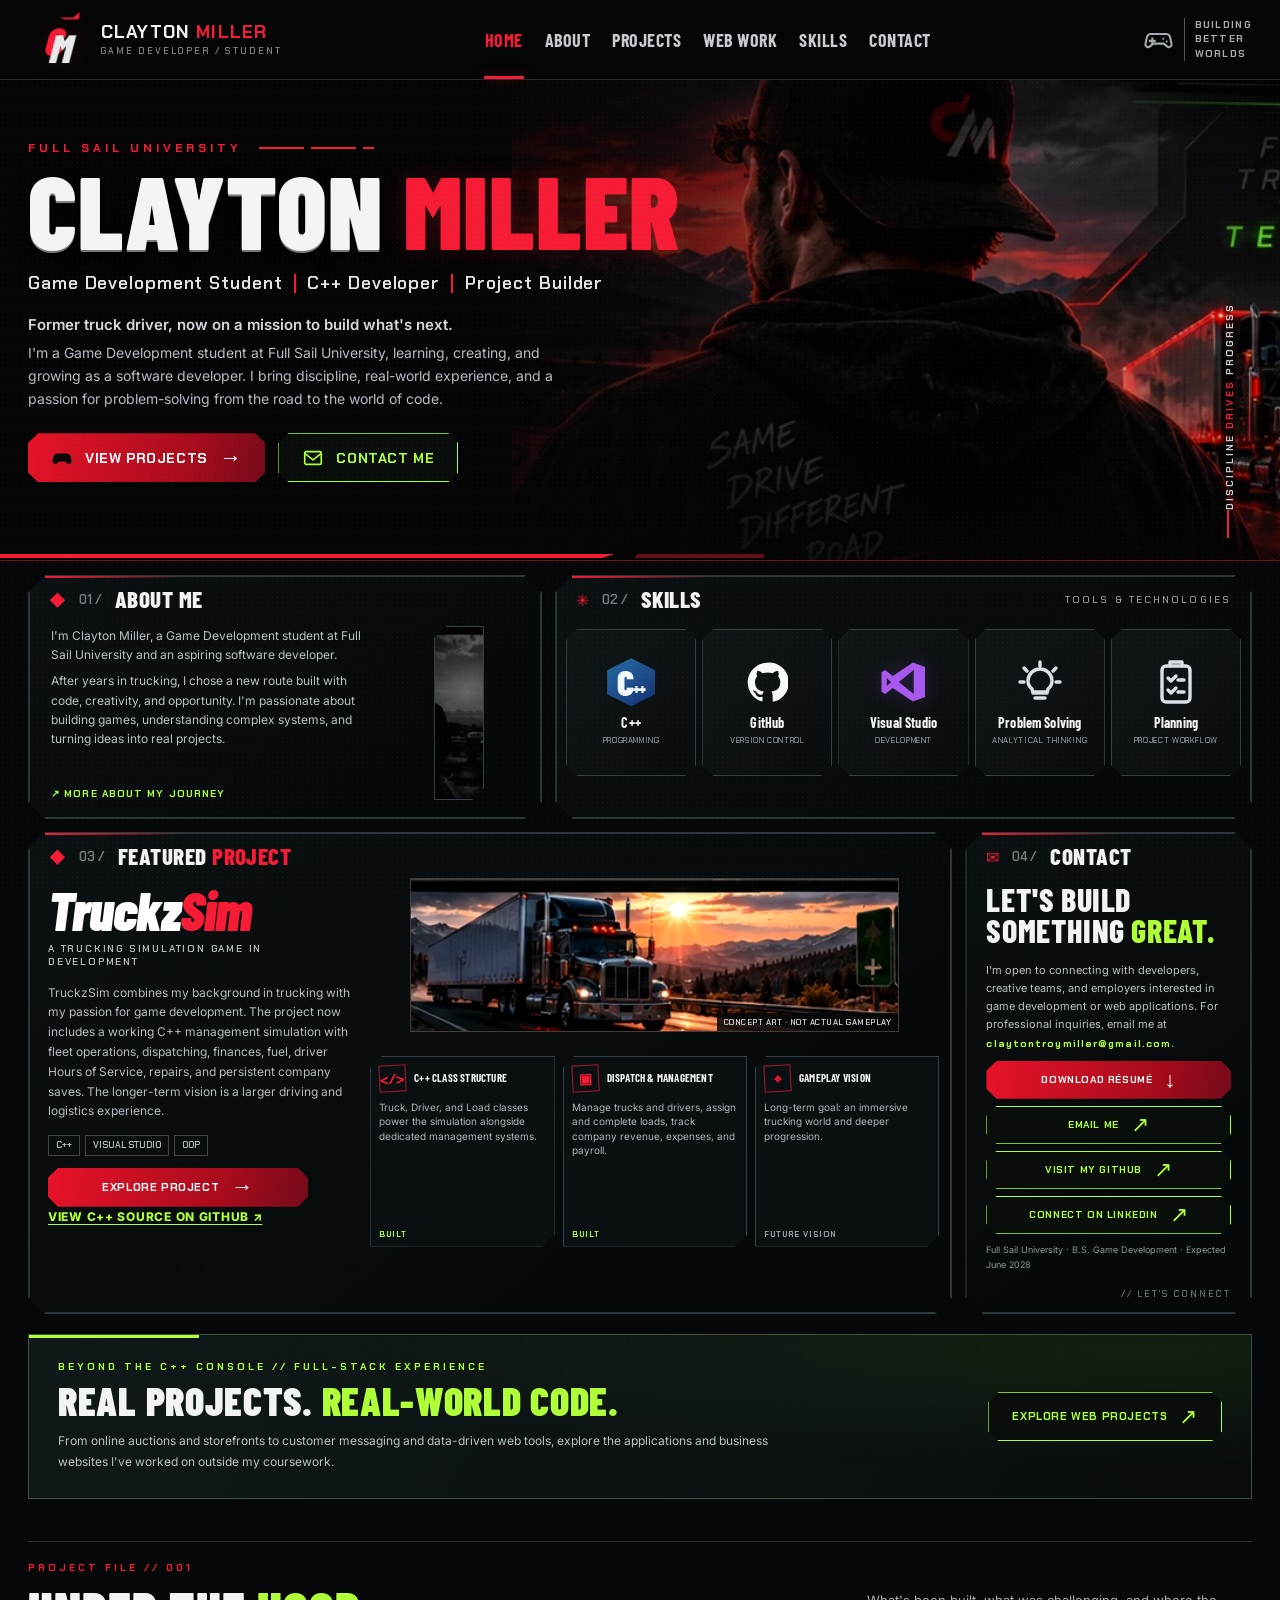
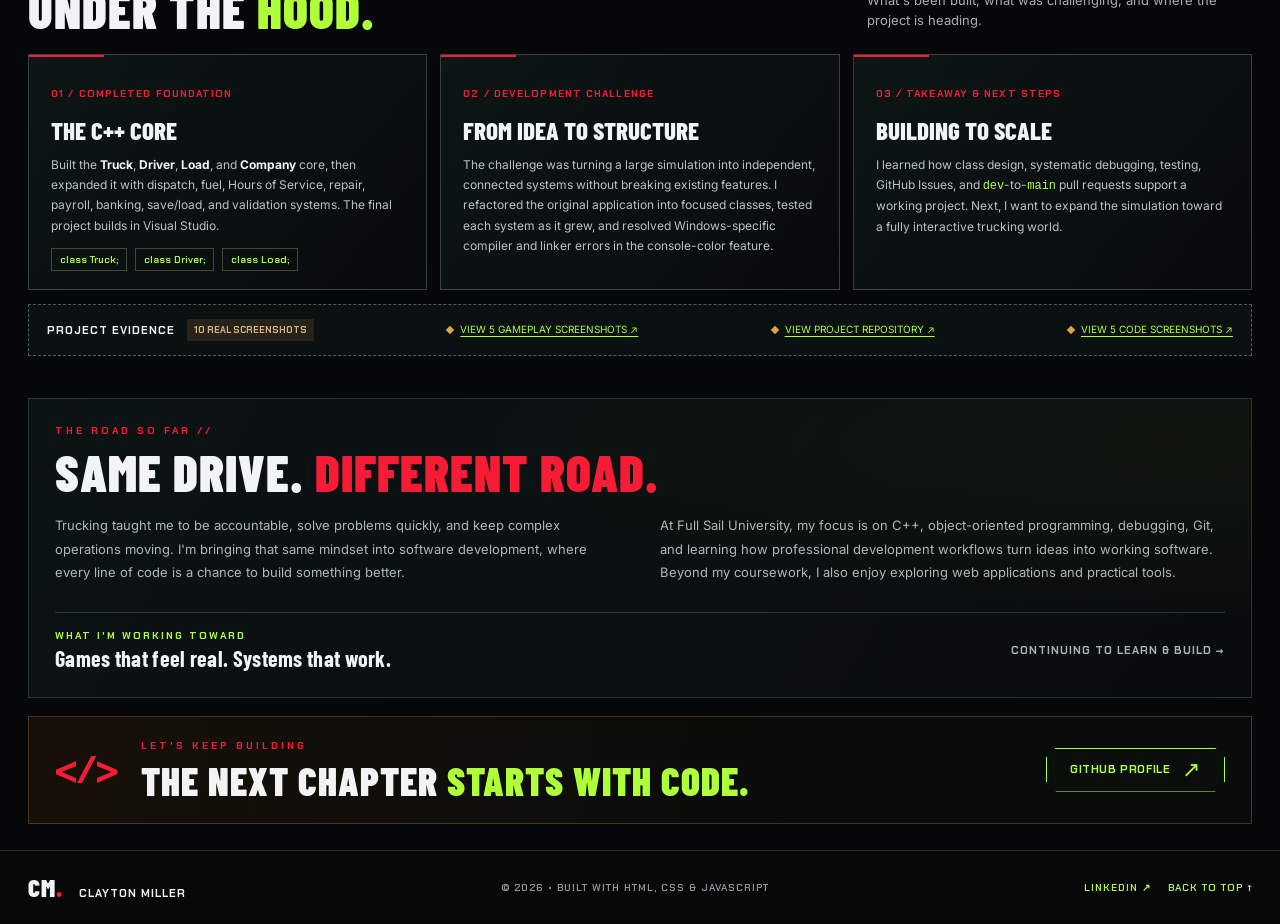
==== commit 459f2853: "Add LinkedIn and real web project screenshots" ====
--- a/index.html
+++ b/index.html
@@ -13,6 +13,7 @@
   <link rel="preconnect" href="https://fonts.gstatic.com" crossorigin>
   <link href="https://fonts.googleapis.com/css2?family=Barlow+Condensed:wght@500;600;700;800;900&family=Chakra+Petch:wght@400;500;600;700&family=Inter:wght@400;500;600;700;800&display=swap" rel="stylesheet">
   <link rel="stylesheet" href="css/style.css">
+  <link rel="stylesheet" href="css/phase3-social.css">
   <link rel="stylesheet" href="css/web-projects.css">
   <script src="js/main.js" defer></script>
 </head>
@@ -141,6 +142,14 @@
                 <span>VISIT MY GITHUB</span>
                 <span aria-hidden="true" class="button-arrow">↗</span>
               </a>
+
+              <a href="https://www.linkedin.com/in/clayton-t-miller/"
+                 class="cyber-button green contact-button"
+                 target="_blank"
+                 rel="me noopener noreferrer">
+                <span>CONNECT ON LINKEDIN</span>
+                <span aria-hidden="true" class="button-arrow">↗</span>
+              </a>
             </div>
 
             <p class="contact-note">
@@ -175,6 +184,6 @@
       <section class="closing-band" aria-labelledby="closing-title"><span class="closing-glyph" aria-hidden="true">&lt;/&gt;</span><div><p class="eyebrow-small">LET'S KEEP BUILDING</p><h2 id="closing-title">THE NEXT CHAPTER <span>STARTS WITH CODE.</span></h2></div><a class="cyber-button green" href="https://github.com/casperlancaster" target="_blank" rel="noopener noreferrer"><span>GITHUB PROFILE</span><span class="button-arrow" aria-hidden="true">↗</span></a></section>
     </div>
   </main>
-  <footer class="site-footer"><div class="site-shell footer-inner"><span class="footer-brand">CM<span>.</span> <small>CLAYTON MILLER</small></span><span>© <span id="year">2026</span> • BUILT WITH HTML, CSS &amp; JAVASCRIPT</span><a href="#top">BACK TO TOP ↑</a></div></footer>
+  <footer class="site-footer"><div class="site-shell footer-inner"><span class="footer-brand">CM<span>.</span> <small>CLAYTON MILLER</small></span><span>© <span id="year">2026</span> • BUILT WITH HTML, CSS &amp; JAVASCRIPT</span><span class="portfolio-social"><a href="https://www.linkedin.com/in/clayton-t-miller/" target="_blank" rel="me noopener noreferrer" aria-label="Clayton Miller on LinkedIn">LINKEDIN ↗</a><a href="#top">BACK TO TOP ↑</a></span></div></footer>
 </body>
 </html>
--- a/css/phase3-social.css
+++ b/css/phase3-social.css
@@ -0,0 +1,6 @@
+/* Phase 3: shared LinkedIn/footer and compact contact actions */
+.portfolio-social{display:inline-flex;gap:17px;align-items:center;flex-wrap:wrap}
+.portfolio-social a{white-space:nowrap}
+.contact-actions{gap:7px}
+.contact-actions .contact-button{min-height:38px}
+@media(max-width:540px){.portfolio-social{gap:12px}}
--- a/css/web-projects.css
+++ b/css/web-projects.css
@@ -31,3 +31,34 @@
 @media(max-width:760px){.case-grid{grid-template-columns:1fr}.case-visual{height:190px}.work-strengths{grid-template-columns:1fr}.work-strengths>div{padding:18px 22px}.work-strengths>div+div{border-left:0;border-top:1px solid #293738}.work-more-grid{grid-template-columns:1fr}.work-more-grid article{min-height:0}.work-final{align-items:start;flex-direction:column}.work-final .cyber-button{width:100%}.work-hero h1{font-size:clamp(55px,11vw,90px)}.work-hero-lead{font-size:17px}}
 @media(max-width:540px){.work-hero-grid{padding-top:40px;padding-bottom:52px}.work-hero h1{font-size:clamp(49px,12.2vw,70px)}.work-eyebrow{font-size:9px;letter-spacing:1.4px;margin-bottom:17px}.work-hero-lead{font-size:15px}.work-hero-detail{font-size:12px}.work-hero-actions{flex-direction:column;align-items:stretch}.work-hero-actions .cyber-button{width:100%}.work-system-body{grid-template-columns:28px 1fr;min-height:220px}.sys-rail{padding:17px 9px}.sys-rail span{width:8px;height:8px}.sys-content{padding:14px 12px}.sys-topline{font-size:8px}.sys-bars{height:56px;margin:15px 0}.sys-modules{gap:4px}.sys-modules>div{padding:7px 5px}.sys-modules b{font-size:8px;margin-bottom:4px}.sys-modules strong{font-size:9px}.sys-modules small{font-size:6px}.sys-bottom{margin-top:12px}.sys-terminal{font-size:8px}.sys-indicator{font-size:7px}.work-illustration-note{font-size:6px;bottom:-20px}.work-section{padding-top:44px}.work-section-heading h2{font-size:43px}.case-visual{height:155px}.visual-layout{top:34px;height:103px}.visual-main{padding:8px}.visual-banner{height:23px}.visual-tiles span{height:25px}.visual-menu{padding:9px 6px;gap:6px}.visual-code{font-size:8px;top:12px;left:15px}.visual-corner{left:15px;bottom:10px;font-size:8px}.visual-watermark{font-size:96px}.case-content{padding:19px 17px}.case-content h3{font-size:33px}.case-summary{font-size:12px}.case-meta{font-size:8px}.case-links a{font-size:10px}.work-toolbelt{padding:21px}.toolbelt-tags span{font-size:9px;padding:9px 10px}.work-final{padding:22px}.web-work-promo{padding:22px 18px}.web-work-promo .cyber-button{width:100%}}
 @media(prefers-reduced-motion:reduce){.work-system{transform:none}}
+
+
+/* PHASE 3 — VERIFIED PUBLISHED WORK + SCREENSHOT-READY CARDS */
+.case-cabdem .case-visual{background:radial-gradient(ellipse at 82% 24%,#a51c3345,transparent 54%),linear-gradient(115deg,#0a1118,#172325)}
+.case-cabdem .visual-banner{background:linear-gradient(90deg,#d11631,#281724)}
+.case-visual.has-screenshot{background:#11191b}
+.case-visual.has-screenshot .visual-layout,
+.case-visual.has-screenshot .visual-watermark,
+.case-visual.has-screenshot .visual-code{display:none}
+.case-screenshot-img{display:block;position:absolute;inset:0;width:100%;height:100%;object-fit:cover;object-position:center top;z-index:0}
+.case-visual.has-screenshot::after{z-index:1;background:linear-gradient(180deg,transparent 48%,#05090de8 100%)}
+.case-visual .visual-corner{z-index:2;text-shadow:0 2px 5px #000}
+.actual-shot-label{position:absolute;top:13px;right:17px;z-index:2;color:#afff39;font:800 8px/1.4 var(--tech);letter-spacing:1.4px;background:#080c0ce8;border:1px solid #6f9b3b;padding:6px 9px}
+.work-more-grid{grid-template-columns:repeat(2,minmax(0,1fr))}
+.work-more-grid article{border-top:2px solid #7c393f}
+.work-more-grid .more-tag{color:#ffb3b9;border-color:#8d3d46;background:#301217}
+.work-final-actions{display:flex;gap:10px;flex-wrap:wrap;justify-content:end;align-items:center}
+.work-final-actions .cyber-button{font-size:10px;min-height:44px}
+@media(max-width:920px){.work-final-actions{justify-content:start}}
+@media(max-width:760px){.work-more-grid{grid-template-columns:1fr}.work-final-actions,.work-final-actions .cyber-button{width:100%}}
+@media(max-width:540px){.actual-shot-label{font-size:7px;top:8px;right:8px}.portfolio-social{gap:12px}}
+
+/* Cabdem is a wide, fifth published case study, not an early-stage card. */
+@media(min-width:761px){
+  .case-cabdem{grid-column:1/-1;display:grid;grid-template-columns:minmax(0,.92fr) minmax(0,1.08fr)}
+  .case-cabdem .case-visual{height:auto;min-height:360px;border-bottom:0;border-right:1px solid #3b4c4d}
+  .case-cabdem .visual-layout{top:28%;height:44%;min-height:120px}
+  .case-cabdem .case-content{padding:34px 35px}
+}
+
+.work-project-count{color:var(--lime);font:800 10px/1.5 var(--tech);letter-spacing:1.3px;margin:0 0 13px}.work-project-count span{color:var(--red);margin:0 6px}
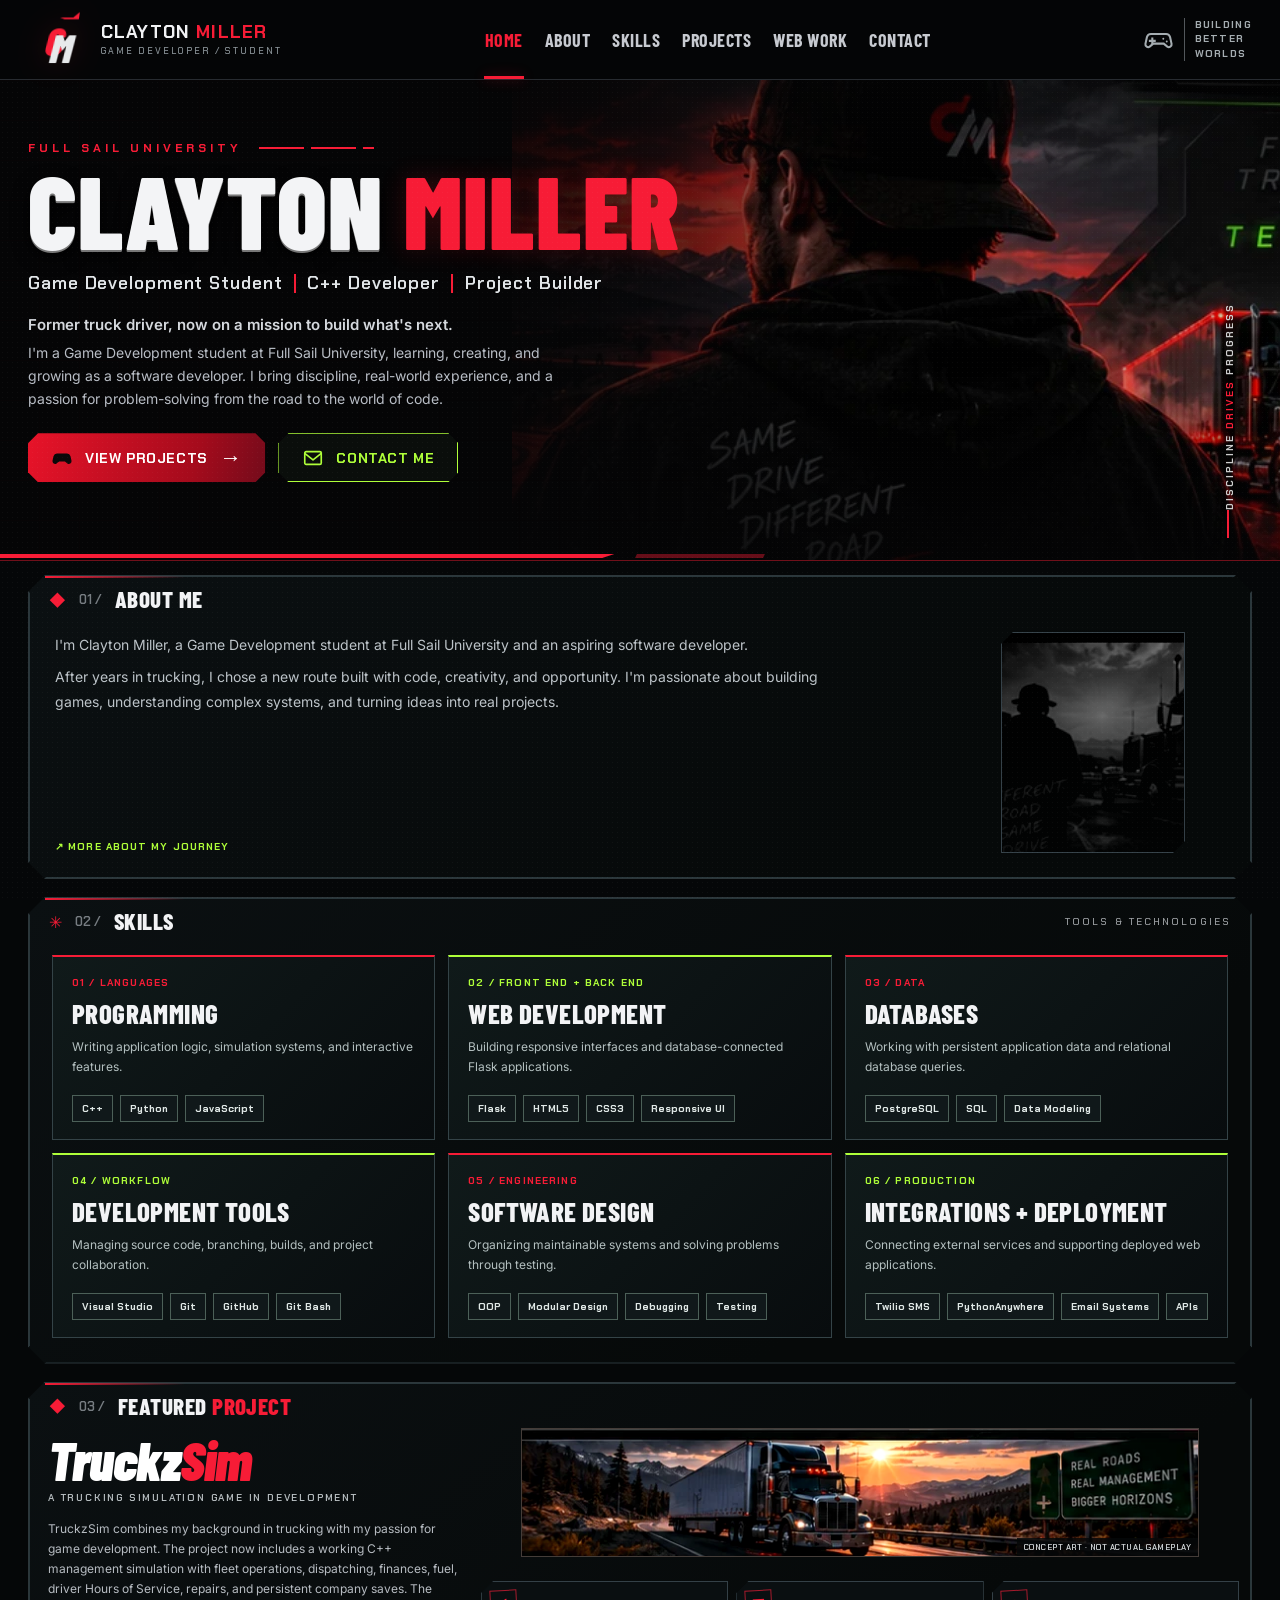
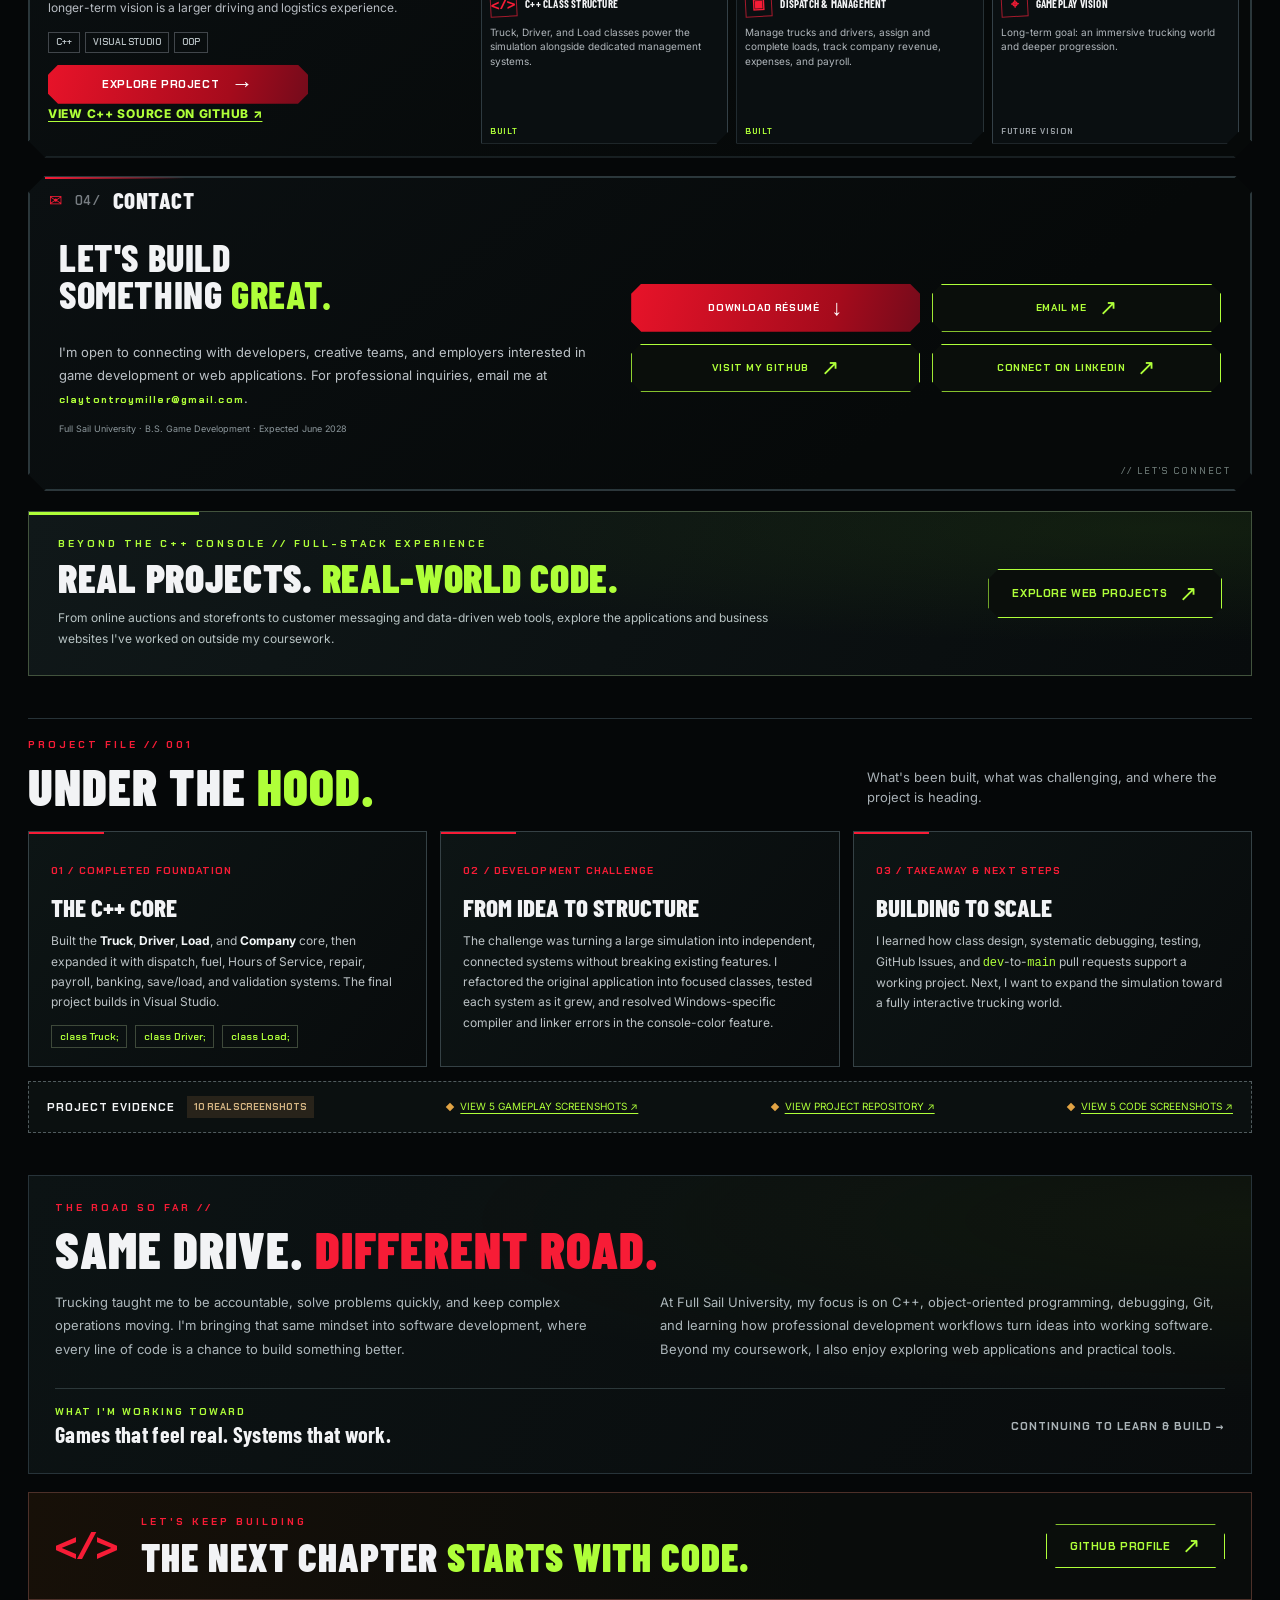
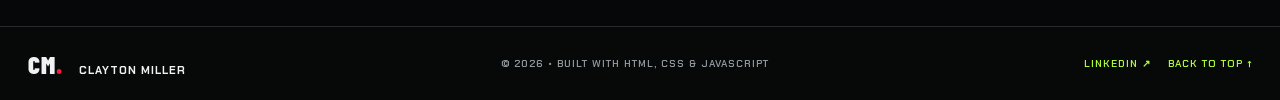
==== commit fe9da6d0: "Fix portfolio navigation and expand technical skills" ====
--- a/index.html
+++ b/index.html
@@ -29,9 +29,9 @@
       <nav id="primary-nav" class="primary-nav" aria-label="Main navigation">
         <a class="nav-link active" href="#home">HOME</a>
         <a class="nav-link" href="#about">ABOUT</a>
+        <a class="nav-link" href="#skills">SKILLS</a>
         <a class="nav-link" href="#projects">PROJECTS</a>
         <a class="nav-link" href="web-projects.html">WEB WORK</a>
-        <a class="nav-link" href="#skills">SKILLS</a>
         <a class="nav-link" href="#contact">CONTACT</a>
       </nav>
       <div class="header-tag" aria-hidden="true">
@@ -77,12 +77,43 @@
         </section>
         <section id="skills" class="tech-panel skills-panel" aria-labelledby="skills-title">
           <div class="panel-heading"><div><span class="panel-icon red-icon" aria-hidden="true">✳</span><span class="panel-index">02 /</span><h2 id="skills-title">SKILLS</h2></div><span class="panel-micro">TOOLS &amp; TECHNOLOGIES</span></div>
-          <div class="skills-tiles">
-            <div class="skill-tile"><span class="skill-icon cpp" aria-hidden="true">C<span>++</span></span><h3>C++</h3><p>PROGRAMMING</p></div>
-            <div class="skill-tile"><svg class="skill-icon git" viewBox="0 0 24 24" aria-hidden="true"><path fill="currentColor" d="M12 .4A11.6 11.6 0 0 0 8.33 23c.58.11.79-.25.79-.55v-2.04c-3.21.7-3.89-1.36-3.89-1.36-.52-1.32-1.28-1.68-1.28-1.68-1.05-.72.08-.7.08-.7 1.16.08 1.77 1.2 1.77 1.2 1.04 1.77 2.74 1.26 3.4.96.1-.75.4-1.26.74-1.55-2.56-.3-5.25-1.28-5.25-5.73 0-1.27.46-2.31 1.2-3.13-.12-.3-.52-1.48.11-3.08 0 0 .99-.32 3.19 1.2a11.1 11.1 0 0 1 5.8 0c2.2-1.52 3.18-1.2 3.18-1.2.64 1.6.24 2.78.12 3.08.75.82 1.19 1.86 1.19 3.13 0 4.46-2.69 5.43-5.26 5.72.42.37.79 1.07.79 2.16v3.21c0 .31.21.67.8.55A11.6 11.6 0 0 0 12 .4Z"/></svg><h3>GitHub</h3><p>VERSION CONTROL</p></div>
-            <div class="skill-tile"><svg class="skill-icon vs" viewBox="0 0 64 64" aria-hidden="true"><path fill="currentColor" d="M44 6 17 24 7 16 2 19v26l5 3 10-8 27 18 16-6V12L44 6Zm-27 24-8 7V27l8 7Zm8 2L45 16v32L25 32Z"/></svg><h3>Visual Studio</h3><p>DEVELOPMENT</p></div>
-            <div class="skill-tile"><svg class="skill-icon line-icon" viewBox="0 0 24 24" aria-hidden="true"><path d="M8.5 17h7m-6 3h5m-2.5-18v2m-8 1 1.5 1.5M2 12h2m16-7-1.5 1.5M22 12h-2M8 15.5c-1.2-1-2-2.4-2-4a6 6 0 0 1 12 0c0 1.6-.8 3-2 4l-.5 2h-7l-.5-2Z"/></svg><h3>Problem Solving</h3><p>ANALYTICAL THINKING</p></div>
-            <div class="skill-tile"><svg class="skill-icon line-icon" viewBox="0 0 24 24" aria-hidden="true"><rect x="5" y="4" width="14" height="18" rx="2"/><path d="M9 4V2h6v2M8 10l1.5 1.5L12 9m1 2h3m-8 5 1.5 1.5L12 15m1 2h3"/></svg><h3>Planning</h3><p>PROJECT WORKFLOW</p></div>
+          <div class="skills-categories" aria-label="Technical skills organized by specialty">
+            <article class="skill-group">
+              <span class="skill-group-index">01 / LANGUAGES</span>
+              <h3>PROGRAMMING</h3>
+              <p>Writing application logic, simulation systems, and interactive features.</p>
+              <div class="skill-chips"><span>C++</span><span>Python</span><span>JavaScript</span></div>
+            </article>
+            <article class="skill-group">
+              <span class="skill-group-index">02 / FRONT END + BACK END</span>
+              <h3>WEB DEVELOPMENT</h3>
+              <p>Building responsive interfaces and database-connected Flask applications.</p>
+              <div class="skill-chips"><span>Flask</span><span>HTML5</span><span>CSS3</span><span>Responsive UI</span></div>
+            </article>
+            <article class="skill-group">
+              <span class="skill-group-index">03 / DATA</span>
+              <h3>DATABASES</h3>
+              <p>Working with persistent application data and relational database queries.</p>
+              <div class="skill-chips"><span>PostgreSQL</span><span>SQL</span><span>Data Modeling</span></div>
+            </article>
+            <article class="skill-group">
+              <span class="skill-group-index">04 / WORKFLOW</span>
+              <h3>DEVELOPMENT TOOLS</h3>
+              <p>Managing source code, branching, builds, and project collaboration.</p>
+              <div class="skill-chips"><span>Visual Studio</span><span>Git</span><span>GitHub</span><span>Git Bash</span></div>
+            </article>
+            <article class="skill-group">
+              <span class="skill-group-index">05 / ENGINEERING</span>
+              <h3>SOFTWARE DESIGN</h3>
+              <p>Organizing maintainable systems and solving problems through testing.</p>
+              <div class="skill-chips"><span>OOP</span><span>Modular Design</span><span>Debugging</span><span>Testing</span></div>
+            </article>
+            <article class="skill-group">
+              <span class="skill-group-index">06 / PRODUCTION</span>
+              <h3>INTEGRATIONS + DEPLOYMENT</h3>
+              <p>Connecting external services and supporting deployed web applications.</p>
+              <div class="skill-chips"><span>Twilio SMS</span><span>PythonAnywhere</span><span>Email Systems</span><span>APIs</span></div>
+            </article>
           </div>
         </section>
       </div>
--- a/css/style.css
+++ b/css/style.css
@@ -167,3 +167,144 @@
   max-width: none;
   justify-content: center;
 }
+
+
+/* === PHASE 4: DISTINCT SECTIONS + EXPANDED TECHNICAL SKILLS ===
+   Each menu anchor now has its own vertical destination. */
+.top-panels,
+.showcase-row {
+  grid-template-columns: minmax(0, 1fr);
+  gap: 18px;
+  margin-bottom: 18px;
+}
+.about-panel-body {
+  grid-template-columns: minmax(0, 1.5fr) minmax(200px, .45fr);
+  gap: 26px;
+  padding: 16px 26px 25px;
+}
+.about-panel .about-copy p {
+  max-width: 780px;
+  font-size: 14px;
+  line-height: 1.8;
+}
+.about-panel .about-photo {
+  min-height: 205px;
+  max-height: 255px;
+}
+
+/* Six compact category cards instead of 20+ oversized skills icons. */
+.skills-categories {
+  display: grid;
+  grid-template-columns: repeat(3, minmax(0, 1fr));
+  gap: 13px;
+  padding: 17px 23px 25px;
+}
+.skill-group {
+  min-width: 0;
+  border: 1px solid #344347;
+  background: linear-gradient(135deg, #101a1a, #080c0e);
+  border-top: 2px solid var(--red);
+  padding: 19px 19px 17px;
+  display: flex;
+  flex-direction: column;
+}
+.skill-group:nth-child(even) { border-top-color: var(--lime); }
+.skill-group-index {
+  color: var(--red);
+  font: 700 10px/1.4 var(--tech);
+  letter-spacing: 1.15px;
+}
+.skill-group:nth-child(even) .skill-group-index { color: var(--lime); }
+.skill-group h3 {
+  font: 800 clamp(23px, 2.1vw, 30px)/1.08 var(--heading);
+  letter-spacing: .4px;
+  margin: 9px 0;
+}
+.skill-group p {
+  color: #b4c0c0;
+  font-size: 12px;
+  line-height: 1.7;
+  margin: 0 0 17px;
+}
+.skill-chips {
+  display: flex;
+  flex-wrap: wrap;
+  gap: 7px;
+  margin-top: auto;
+}
+.skill-chips span {
+  border: 1px solid #4c6058;
+  background: #10181a;
+  color: #e0e8e6;
+  padding: 6px 9px;
+  font: 700 10px/1.3 var(--tech);
+}
+
+/* A full-width Contact section with information left and actions right. */
+#contact .contact-content {
+  display: grid;
+  grid-template-columns: minmax(0, 1fr) minmax(0, 1.1fr);
+  grid-template-areas:
+    "heading actions"
+    "intro   actions"
+    "note    actions";
+  grid-template-rows: auto 1fr auto;
+  align-items: start;
+  gap: 13px 36px;
+  padding: 22px 30px 28px;
+}
+#contact .contact-content > h2 { grid-area: heading; font-size: clamp(32px, 3vw, 46px); }
+#contact .contact-content > p:not(.contact-note) {
+  grid-area: intro;
+  max-width: 550px;
+  font-size: 13px;
+  line-height: 1.75;
+  margin: 0;
+}
+#contact .contact-content > .contact-note {
+  grid-area: note;
+  display: block;
+  align-self: end;
+  margin: 0;
+}
+#contact .contact-actions {
+  grid-area: actions;
+  display: grid;
+  grid-template-columns: repeat(2, minmax(0, 1fr));
+  gap: 12px;
+  margin: 0;
+  align-self: center;
+}
+#contact .contact-actions .contact-button {
+  max-width: none;
+  min-height: 48px;
+  margin: 0;
+  justify-content: center;
+  text-align: center;
+}
+
+@media (max-width: 1100px) {
+  .about-panel-body { grid-template-columns: minmax(0,1fr) 190px; }
+  .skills-categories { grid-template-columns: repeat(2, minmax(0,1fr)); }
+}
+@media (max-width: 760px) {
+  .top-panels, .showcase-row { gap: 11px; margin-bottom: 11px; }
+  #contact .contact-content {
+    display: flex;
+    flex-direction: column;
+    align-items: stretch;
+    gap: 14px;
+    padding: 18px 19px 22px;
+  }
+  #contact .contact-actions { width: 100%; }
+  #contact .contact-content > .contact-note { align-self: stretch; }
+  .about-panel-body { grid-template-columns: 1fr; padding: 12px 19px 21px; }
+  .about-panel .about-photo { display: none; }
+  .skills-categories { gap: 10px; padding: 13px; }
+}
+@media (max-width: 540px) {
+  .skills-categories { grid-template-columns: 1fr; }
+  #contact .contact-actions { grid-template-columns: 1fr; }
+  .skill-group { padding: 16px; }
+  .skill-group h3 { font-size: 25px; }
+}
--- a/css/web-projects.css
+++ b/css/web-projects.css
@@ -62,3 +62,28 @@
 }
 
 .work-project-count{color:var(--lime);font:800 10px/1.5 var(--tech);letter-spacing:1.3px;margin:0 0 13px}.work-project-count span{color:var(--red);margin:0 6px}
+
+/* REAL WEBSITE SCREENSHOTS */
+.case-visual {
+  position: relative;
+  overflow: hidden;
+}
+
+.case-visual .case-shot {
+  position: absolute;
+  inset: 0;
+  width: 100%;
+  height: 100%;
+  object-fit: cover;
+  object-position: center top;
+  display: block;
+  z-index: 2;
+}
+
+/* Hide placeholder artwork and labels when real screenshots exist */
+.case-visual .case-shot ~ .visual-code,
+.case-visual .case-shot ~ .visual-layout,
+.case-visual .case-shot ~ .visual-watermark,
+.case-visual .case-shot ~ .visual-corner {
+  display: none;
+}
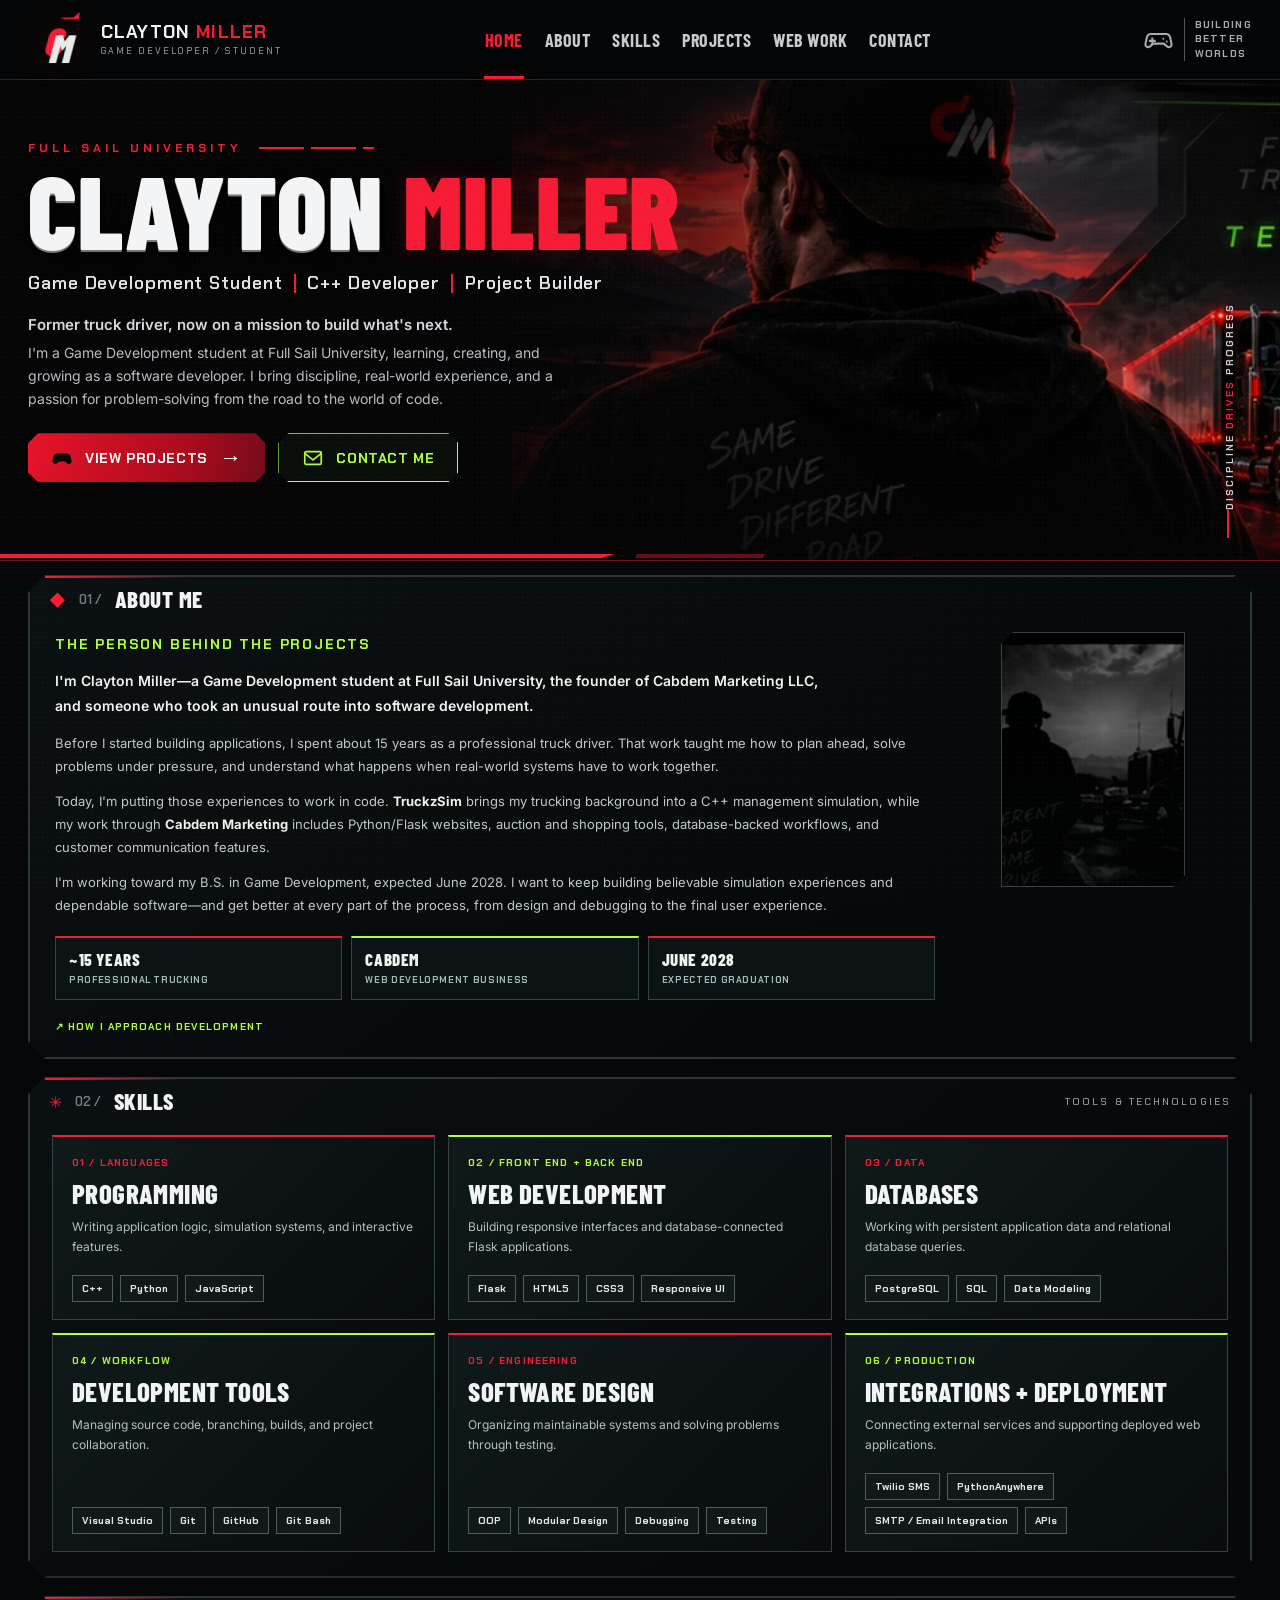
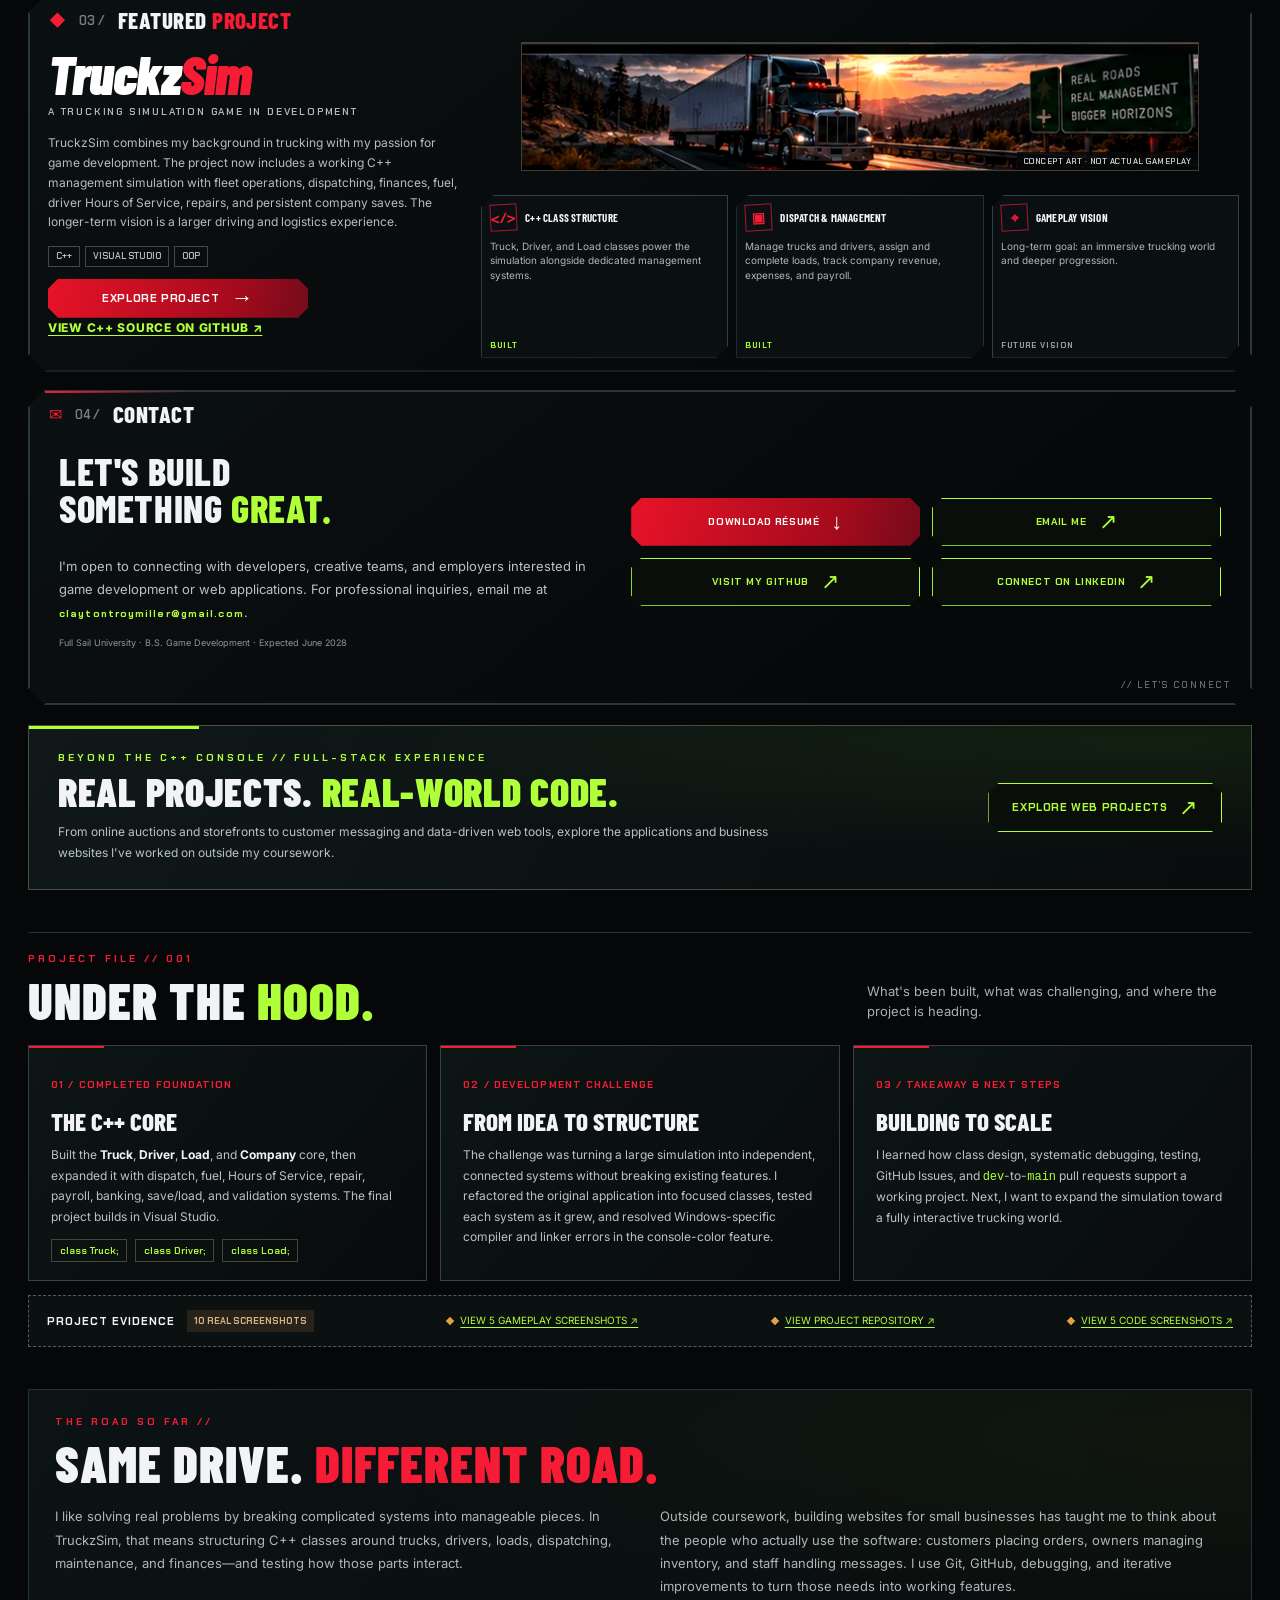
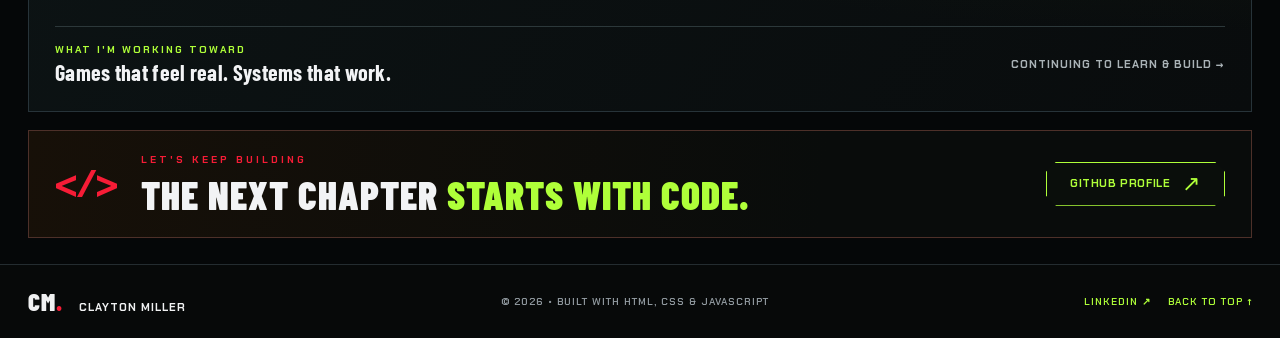
==== commit 9926b254: "Improve About Me story and refine technical skills" ====
--- a/index.html
+++ b/index.html
@@ -67,10 +67,18 @@
         <section id="about" class="tech-panel about-panel" aria-labelledby="about-title">
           <div class="panel-heading"><div><span class="panel-icon red-icon" aria-hidden="true">◆</span><span class="panel-index">01 /</span><h2 id="about-title">ABOUT ME</h2></div></div>
           <div class="about-panel-body">
-            <div class="about-copy">
-              <p>I'm Clayton Miller, a Game Development student at Full Sail University and an aspiring software developer.</p>
-              <p>After years in trucking, I chose a new route built with code, creativity, and opportunity. I'm passionate about building games, understanding complex systems, and turning ideas into real projects.</p>
-              <a href="#journey" class="inline-link lime-link">↗ <span>MORE ABOUT MY JOURNEY</span></a>
+            <div class="about-copy about-copy-expanded">
+              <p class="about-kicker">THE PERSON BEHIND THE PROJECTS</p>
+              <p class="about-lead">I'm Clayton Miller—a Game Development student at Full Sail University, the founder of Cabdem Marketing LLC, and someone who took an unusual route into software development.</p>
+              <p>Before I started building applications, I spent about 15 years as a professional truck driver. That work taught me how to plan ahead, solve problems under pressure, and understand what happens when real-world systems have to work together.</p>
+              <p>Today, I'm putting those experiences to work in code. <strong>TruckzSim</strong> brings my trucking background into a C++ management simulation, while my work through <strong>Cabdem Marketing</strong> includes Python/Flask websites, auction and shopping tools, database-backed workflows, and customer communication features.</p>
+              <p>I'm working toward my B.S. in Game Development, expected June 2028. I want to keep building believable simulation experiences and dependable software—and get better at every part of the process, from design and debugging to the final user experience.</p>
+              <div class="about-highlights" aria-label="Quick facts about my background">
+                <div><strong>~15 YEARS</strong><span>PROFESSIONAL TRUCKING</span></div>
+                <div><strong>CABDEM</strong><span>WEB DEVELOPMENT BUSINESS</span></div>
+                <div><strong>JUNE 2028</strong><span>EXPECTED GRADUATION</span></div>
+              </div>
+              <a href="#journey" class="inline-link lime-link">↗ <span>HOW I APPROACH DEVELOPMENT</span></a>
             </div>
             <figure class="about-photo"><img src="images/journey.webp" alt="Illustrative image of a driver beside a truck, symbolizing a transition into technology"></figure>
           </div>
@@ -112,7 +120,7 @@
               <span class="skill-group-index">06 / PRODUCTION</span>
               <h3>INTEGRATIONS + DEPLOYMENT</h3>
               <p>Connecting external services and supporting deployed web applications.</p>
-              <div class="skill-chips"><span>Twilio SMS</span><span>PythonAnywhere</span><span>Email Systems</span><span>APIs</span></div>
+              <div class="skill-chips"><span>Twilio SMS</span><span>PythonAnywhere</span><span>SMTP / Email Integration</span><span>APIs</span></div>
             </article>
           </div>
         </section>
@@ -210,7 +218,7 @@
         <div class="evidence-strip" aria-label="Project source and remaining submission evidence"><div class="evidence-title"><span>PROJECT EVIDENCE</span><strong>10 REAL SCREENSHOTS</strong></div><div class="evidence-item"><span class="evidence-dot"></span><a href="truckzsim.html#gameplay">VIEW 5 GAMEPLAY SCREENSHOTS ↗</a></div><div class="evidence-item"><span class="evidence-dot"></span><a href="https://github.com/casperlancaster/COS1-Clayton-Miller" target="_blank" rel="noopener noreferrer">VIEW PROJECT REPOSITORY ↗</a></div><div class="evidence-item"><span class="evidence-dot"></span><a href="truckzsim.html#source-code">VIEW 5 CODE SCREENSHOTS ↗</a></div></div>
       </section>
 
-      <section class="journey-section" id="journey" aria-labelledby="journey-title"><div class="journey-heading"><p class="eyebrow-small">THE ROAD SO FAR //</p><h2 id="journey-title">SAME DRIVE. <span>DIFFERENT ROAD.</span></h2></div><div class="journey-grid"><p>Trucking taught me to be accountable, solve problems quickly, and keep complex operations moving. I'm bringing that same mindset into software development, where every line of code is a chance to build something better.</p><p>At Full Sail University, my focus is on C++, object-oriented programming, debugging, Git, and learning how professional development workflows turn ideas into working software. Beyond my coursework, I also enjoy exploring web applications and practical tools.</p></div><div class="journey-cta"><div><span>WHAT I'M WORKING TOWARD</span><strong>Games that feel real. Systems that work.</strong></div><span class="goal-note">CONTINUING TO LEARN &amp; BUILD →</span></div></section>
+      <section class="journey-section" id="journey" aria-labelledby="journey-title"><div class="journey-heading"><p class="eyebrow-small">THE ROAD SO FAR //</p><h2 id="journey-title">SAME DRIVE. <span>DIFFERENT ROAD.</span></h2></div><div class="journey-grid"><p>I like solving real problems by breaking complicated systems into manageable pieces. In TruckzSim, that means structuring C++ classes around trucks, drivers, loads, dispatching, maintenance, and finances—and testing how those parts interact.</p><p>Outside coursework, building websites for small businesses has taught me to think about the people who actually use the software: customers placing orders, owners managing inventory, and staff handling messages. I use Git, GitHub, debugging, and iterative improvements to turn those needs into working features.</p></div><div class="journey-cta"><div><span>WHAT I'M WORKING TOWARD</span><strong>Games that feel real. Systems that work.</strong></div><span class="goal-note">CONTINUING TO LEARN &amp; BUILD →</span></div></section>
 
       <section class="closing-band" aria-labelledby="closing-title"><span class="closing-glyph" aria-hidden="true">&lt;/&gt;</span><div><p class="eyebrow-small">LET'S KEEP BUILDING</p><h2 id="closing-title">THE NEXT CHAPTER <span>STARTS WITH CODE.</span></h2></div><a class="cyber-button green" href="https://github.com/casperlancaster" target="_blank" rel="noopener noreferrer"><span>GITHUB PROFILE</span><span class="button-arrow" aria-hidden="true">↗</span></a></section>
     </div>
--- a/css/style.css
+++ b/css/style.css
@@ -308,3 +308,67 @@
   .skill-group { padding: 16px; }
   .skill-group h3 { font-size: 25px; }
 }
+
+/* === PERSONAL ABOUT REFRESH 2026 === */
+/* More meaningful introduction without changing the existing visual theme. */
+.about-copy-expanded { min-width: 0; }
+.about-copy-expanded .about-kicker {
+  color: var(--lime);
+  font: 700 10px/1.4 var(--tech);
+  letter-spacing: 1.8px;
+  margin: 0 0 11px;
+}
+.about-copy-expanded .about-lead {
+  color: #f1f4f2;
+  font-size: clamp(15px, 1.2vw, 18px);
+  line-height: 1.62;
+  font-weight: 600;
+  margin-bottom: 13px;
+}
+.about-panel .about-copy-expanded > p:not(.about-kicker):not(.about-lead) {
+  color: #bfc9c9;
+  font-size: 13px;
+  line-height: 1.78;
+  max-width: 910px;
+  margin-bottom: 12px;
+}
+.about-copy-expanded strong { color: #ecf2ee; }
+.about-highlights {
+  display: grid;
+  grid-template-columns: repeat(3, minmax(0, 1fr));
+  gap: 9px;
+  width: 100%;
+  margin: 7px 0 17px;
+}
+.about-highlights > div {
+  min-width: 0;
+  padding: 12px 13px;
+  background: #0b1314;
+  border: 1px solid #344447;
+  border-top: 2px solid var(--red);
+}
+.about-highlights > div:nth-child(2) { border-top-color: var(--lime); }
+.about-highlights strong {
+  display: block;
+  color: #f0f5f0;
+  font: 800 17px/1.12 var(--heading);
+  letter-spacing: .6px;
+}
+.about-highlights span {
+  display: block;
+  color: #a5b9b5;
+  font: 700 9px/1.4 var(--tech);
+  letter-spacing: .65px;
+  margin-top: 5px;
+}
+.about-copy-expanded > .inline-link { display: inline-block; margin-top: 4px; }
+@media (max-width: 940px) {
+  .about-panel-body { grid-template-columns: minmax(0, 1fr); }
+  .about-panel .about-photo { display: none; }
+}
+@media (max-width: 600px) {
+  .about-highlights { grid-template-columns: 1fr; }
+  .about-highlights > div { padding: 10px 12px; }
+  .about-copy-expanded .about-lead { font-size: 15px; }
+  .about-panel .about-copy-expanded > p:not(.about-kicker):not(.about-lead) { font-size: 12px; }
+}
